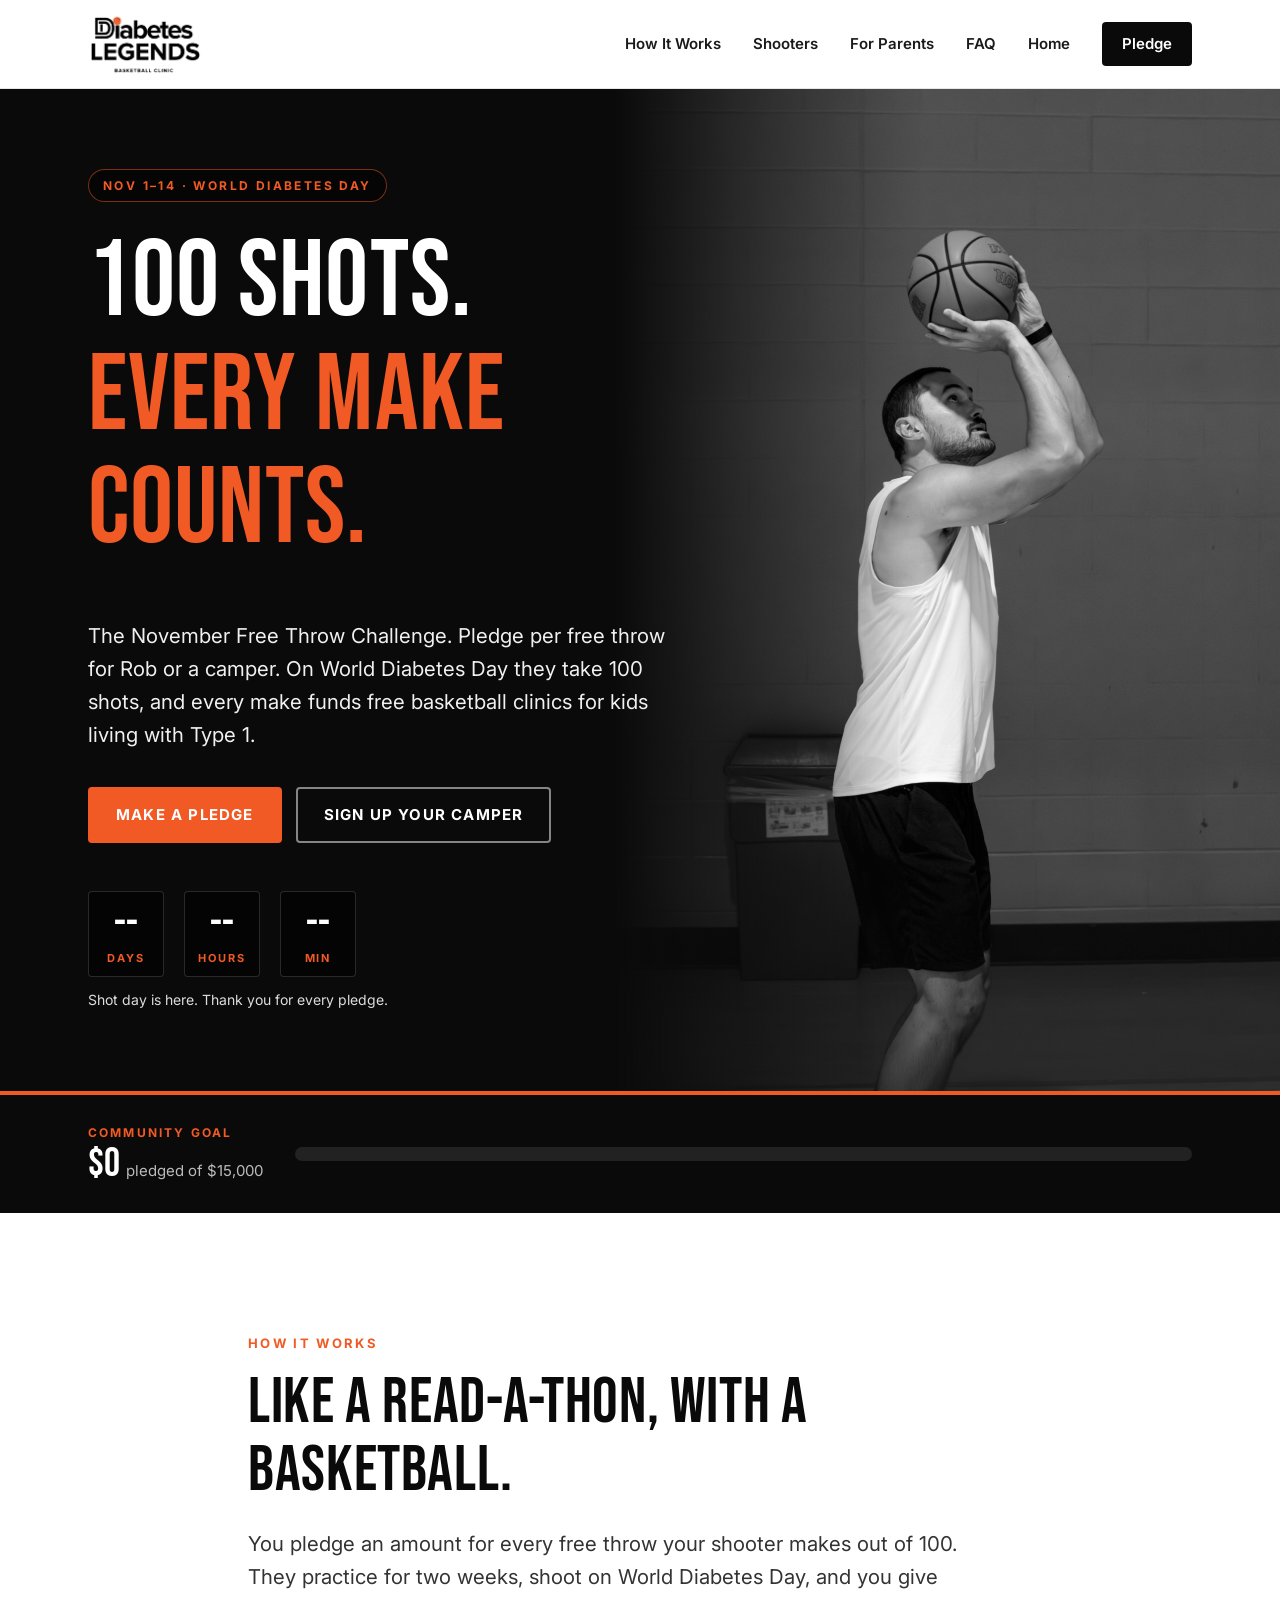
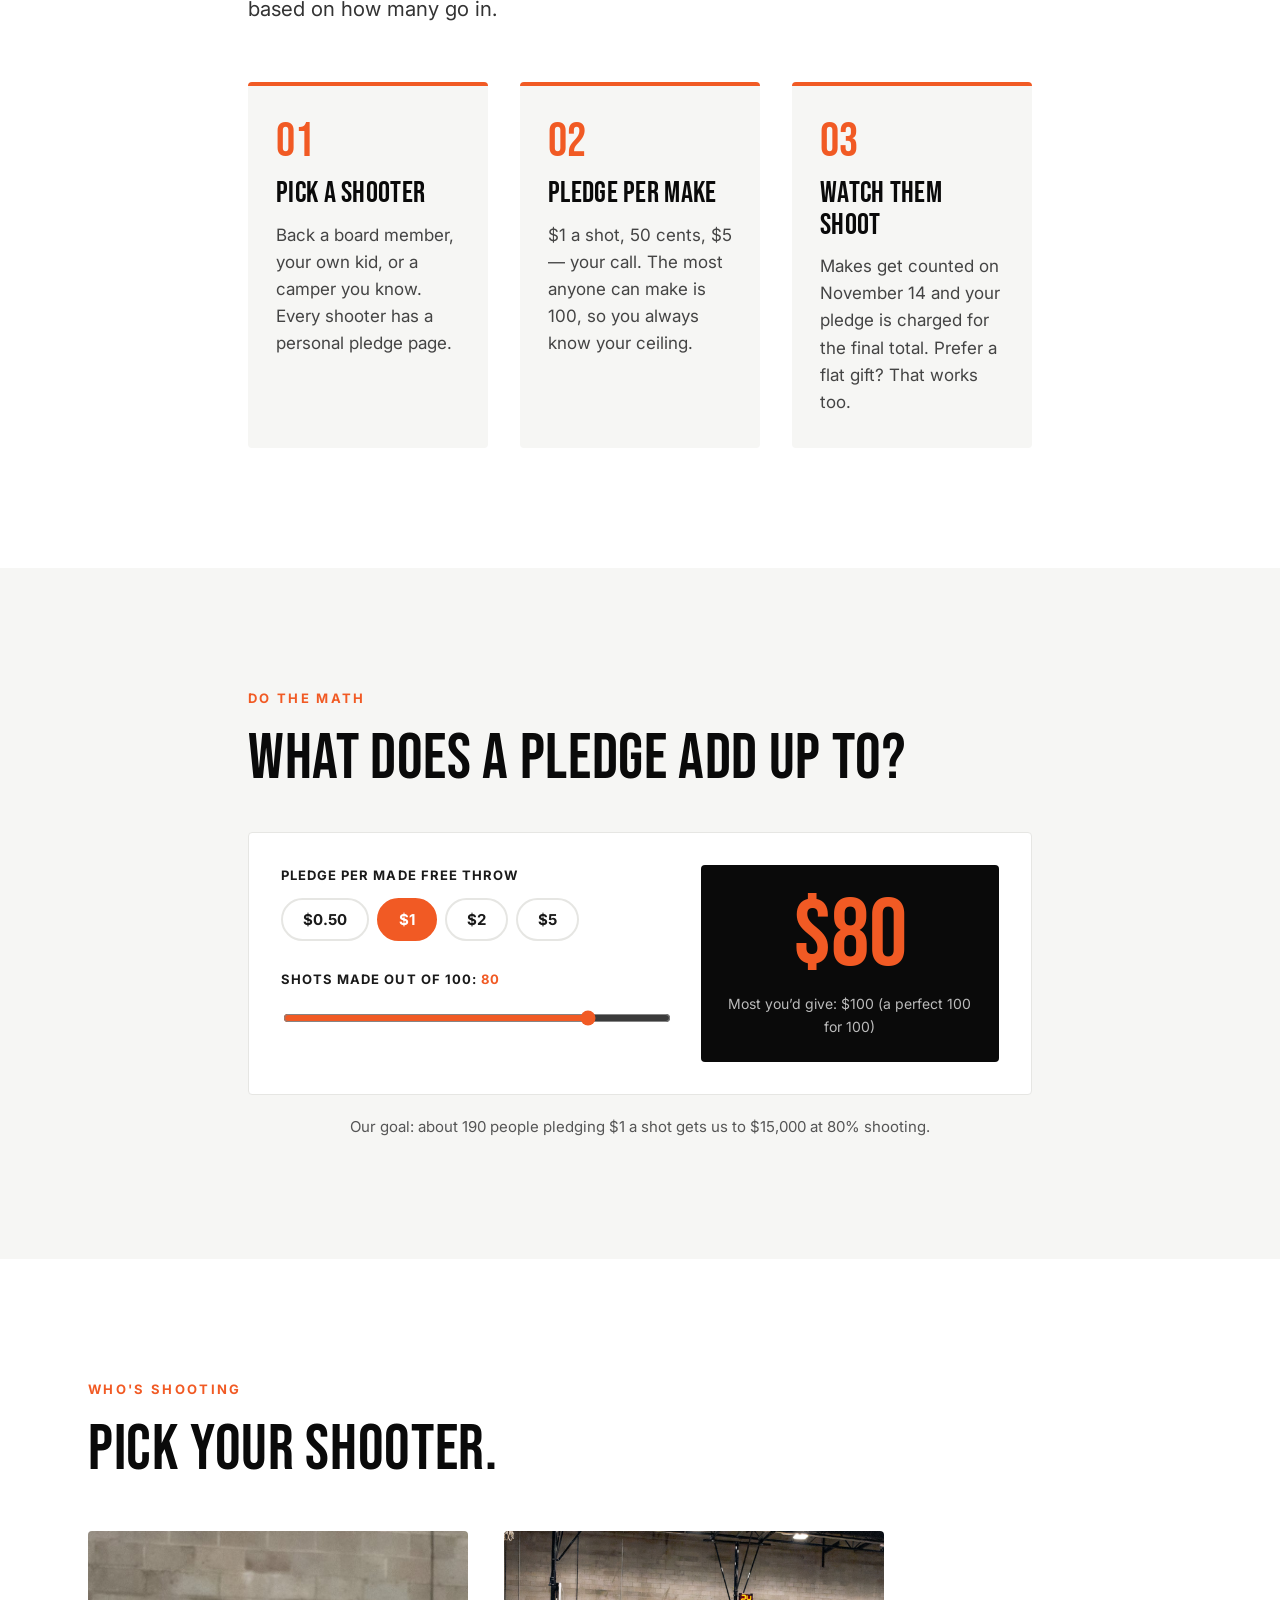
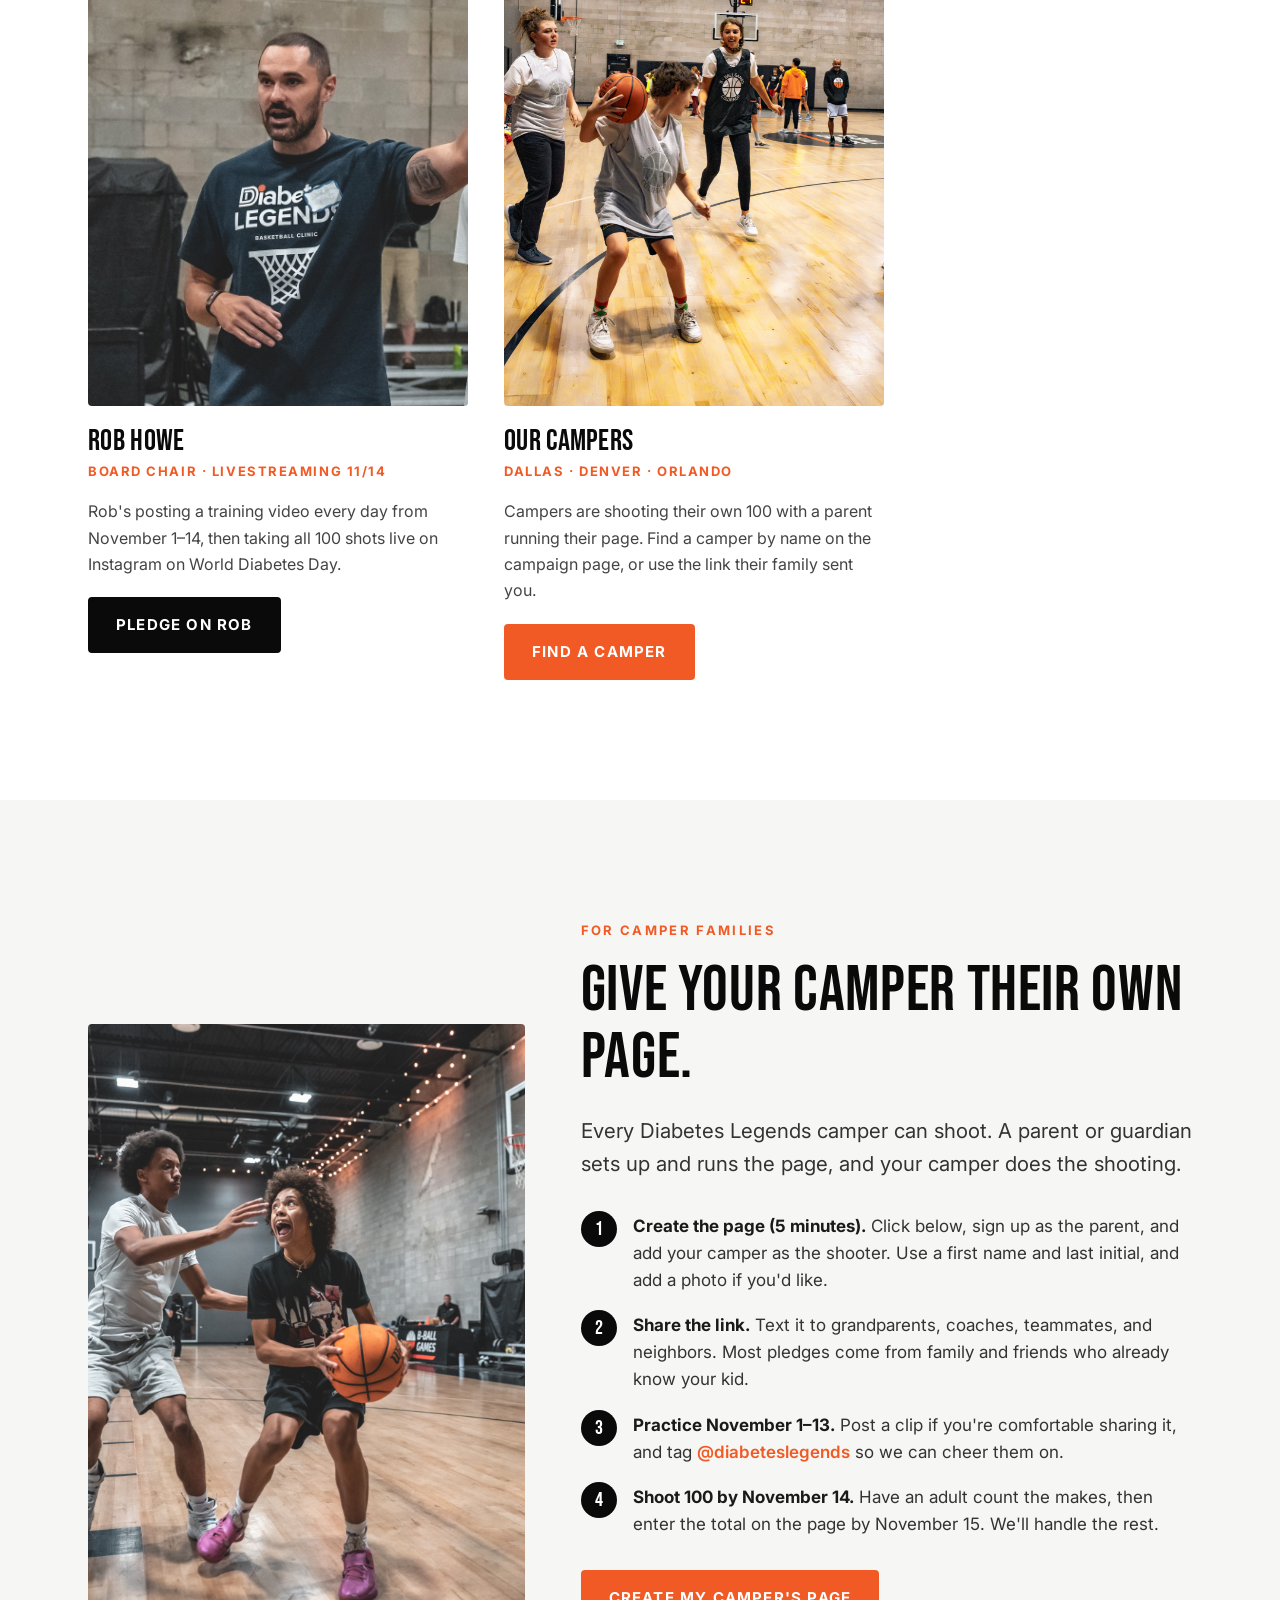
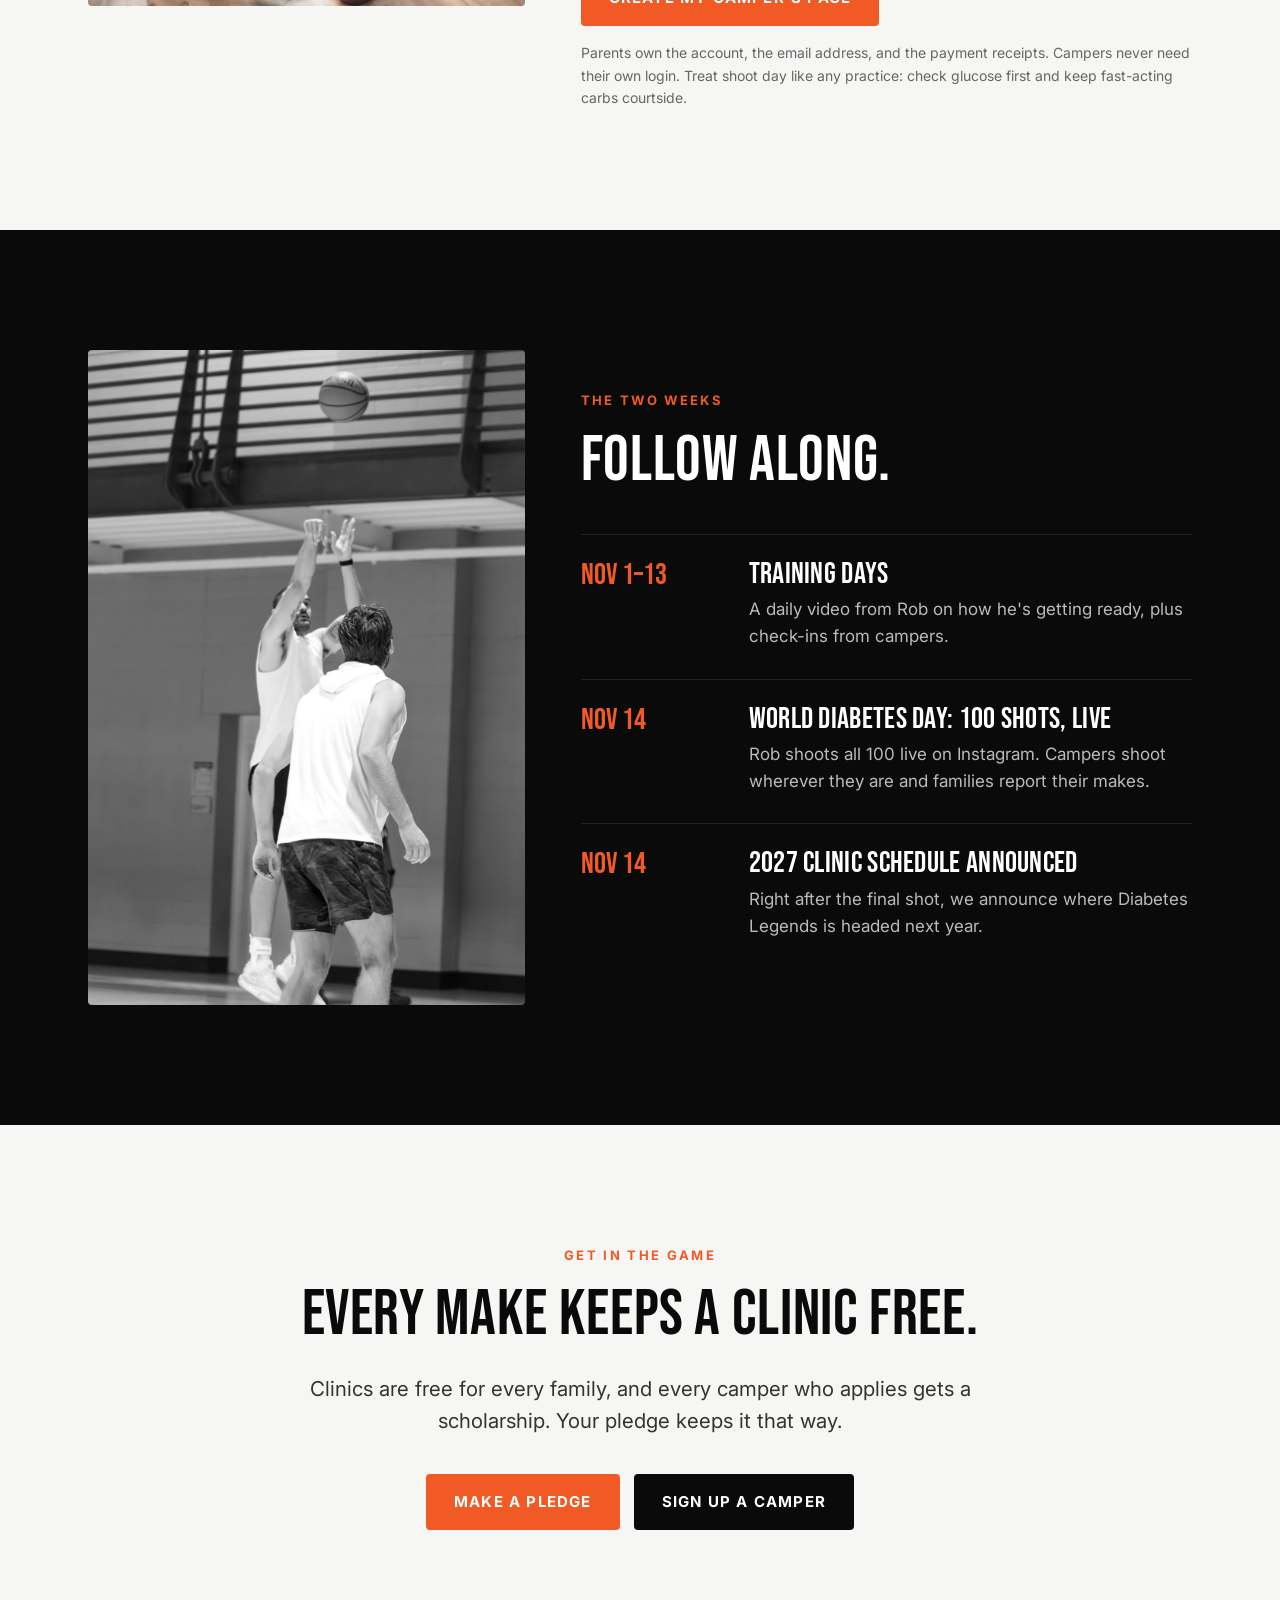
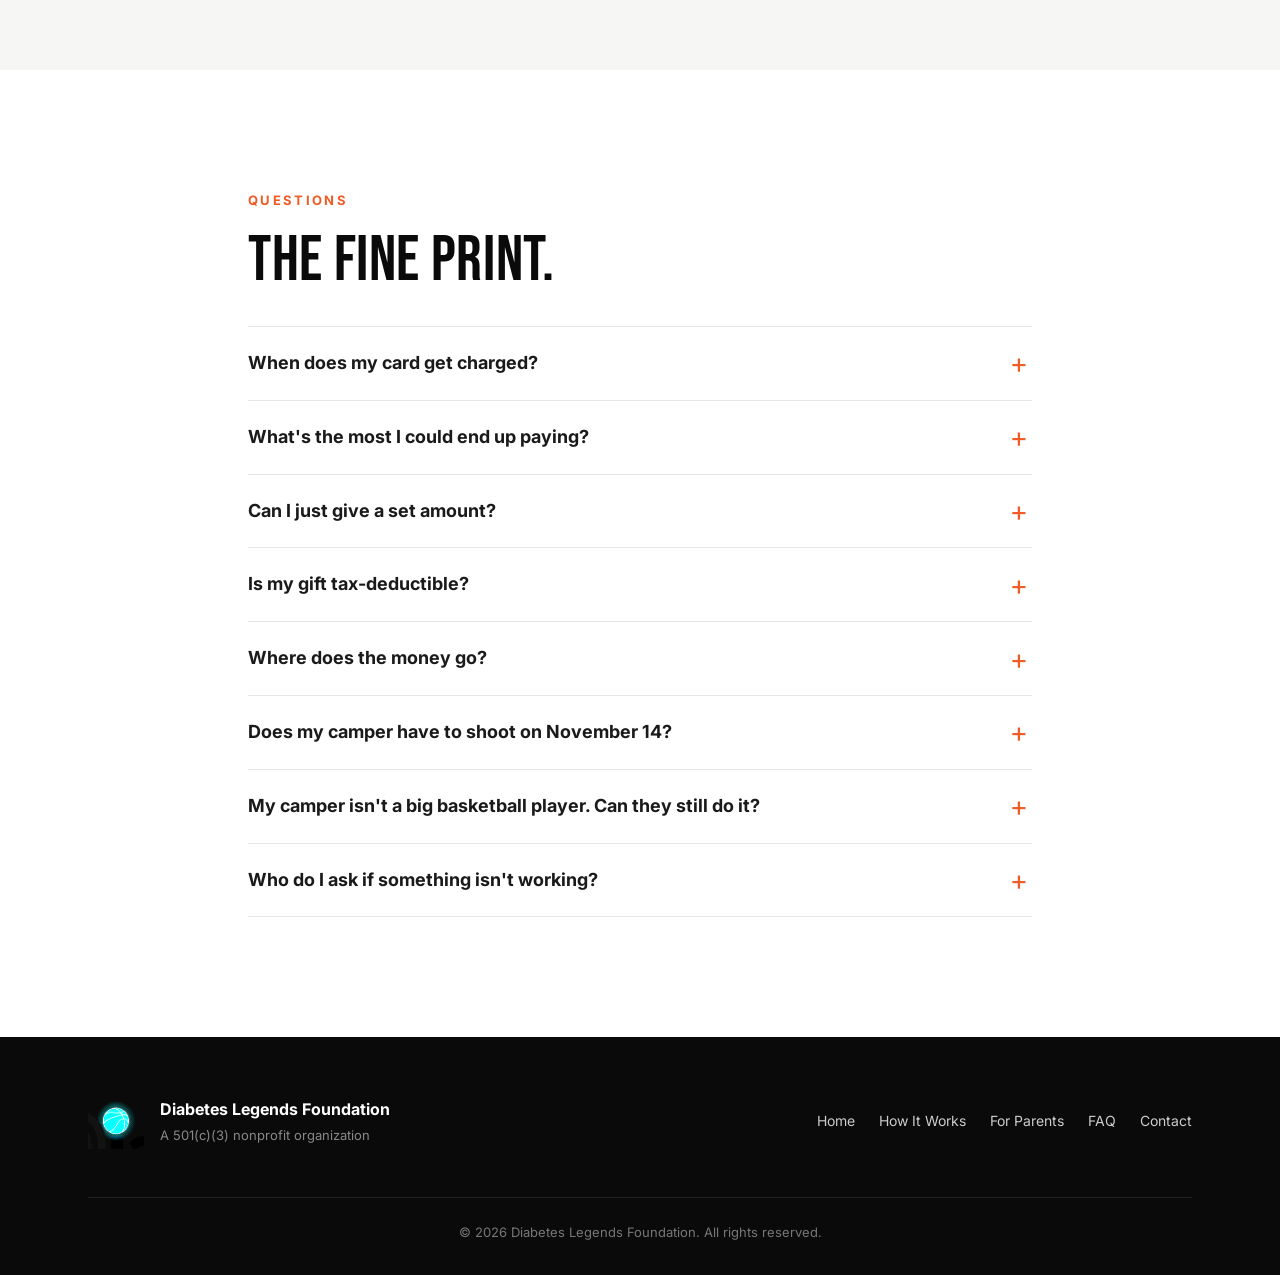
==== freethrow/index.html @ 23a83ef6 "Add November Free Throw Challenge page New /freethrow/ page for the World Diabetes Day free-throw-a-" ====
<!DOCTYPE html>
<html lang="en">
<head>
<meta charset="UTF-8" />
<meta name="viewport" content="width=device-width, initial-scale=1.0" />
<title>November Free Throw Challenge — Diabetes Legends Foundation</title>
<meta name="description" content="Pledge per free throw. 100 shots on World Diabetes Day, November 14 — every make funds free basketball clinics for kids living with Type 1 diabetes." />
<meta name="theme-color" content="#0a0a0a" />

<meta property="og:title" content="The November Free Throw Challenge" />
<meta property="og:description" content="100 shots on World Diabetes Day. Pledge per make — every free throw funds free clinics for kids with Type 1." />
<meta property="og:image" content="https://diabeteslegends.org/assets/photos/denver/denver-9.jpg" />
<meta property="og:url" content="https://diabeteslegends.org/freethrow/" />
<meta property="og:type" content="website" />
<meta name="twitter:card" content="summary_large_image" />

<link rel="icon" type="image/png" href="../assets/logo/logo-mark.png" />
<link rel="apple-touch-icon" href="../assets/logo/logo-mark.png" />

<link rel="preconnect" href="https://fonts.googleapis.com">
<link rel="preconnect" href="https://fonts.gstatic.com" crossorigin>
<link href="https://fonts.googleapis.com/css2?family=Bebas+Neue&family=Inter:wght@400;500;600;700;800&display=swap" rel="stylesheet">

<link rel="stylesheet" href="../styles.css" />
<link rel="stylesheet" href="freethrow.css" />

<!-- Google tag (gtag.js) -->
<script async src="https://www.googletagmanager.com/gtag/js?id=G-X5ZM0C632Q"></script>
<script>
  window.dataLayer = window.dataLayer || [];
  function gtag(){dataLayer.push(arguments);}
  gtag('js', new Date());

  gtag('config', 'G-X5ZM0C632Q');
</script>
</head>
<body>

<header class="site-header" id="top">
  <div class="container header-row">
    <a href="../" class="logo-link" aria-label="Diabetes Legends Foundation home">
      <img src="../assets/logo/logo-full.png" alt="Diabetes Legends Basketball Clinic" class="logo" />
    </a>
    <button class="nav-toggle" aria-label="Toggle navigation" aria-expanded="false">
      <span></span><span></span><span></span>
    </button>
    <nav class="primary-nav" aria-label="Primary">
      <a href="#how">How It Works</a>
      <a href="#shooters">Shooters</a>
      <a href="#parents">For Parents</a>
      <a href="#faq">FAQ</a>
      <a href="../">Home</a>
      <a href="#pledge" class="nav-cta" data-ft-link="pledge">Pledge</a>
    </nav>
  </div>
</header>

<section class="hero ft-hero">
  <div class="hero-image ft-hero-image" role="img" aria-label="Rob Howe lining up a free throw in the gym"></div>
  <div class="hero-overlay"></div>
  <div class="container hero-content">
    <p class="hero-eyebrow">Nov 1–14 · World Diabetes Day</p>
    <h1 class="hero-title">100 Shots.<br/><span class="accent">Every Make Counts.</span></h1>
    <p class="hero-sub">The November Free Throw Challenge. Pledge per free throw for Rob or a camper. On World Diabetes Day they take 100 shots, and every make funds free basketball clinics for kids living with Type 1.</p>
    <div class="hero-actions">
      <a href="#pledge" class="btn btn-primary" data-ft-link="pledge">Make a Pledge</a>
      <a href="#parents" class="btn btn-ghost">Sign Up Your Camper</a>
    </div>

    <div class="ft-countdown" id="ft-countdown" aria-live="polite">
      <div class="ft-count-unit"><span class="ft-count-num" data-unit="days">--</span><span class="ft-count-label">Days</span></div>
      <div class="ft-count-unit"><span class="ft-count-num" data-unit="hours">--</span><span class="ft-count-label">Hours</span></div>
      <div class="ft-count-unit"><span class="ft-count-num" data-unit="minutes">--</span><span class="ft-count-label">Min</span></div>
      <p class="ft-count-caption" id="ft-count-caption">until the 100-shot livestream on World Diabetes Day</p>
    </div>
  </div>
</section>

<section class="ft-goal-band">
  <div class="container ft-goal-row">
    <div class="ft-goal-copy">
      <p class="ft-goal-label">Community goal</p>
      <p class="ft-goal-numbers"><span id="ft-raised">$0</span> <span class="ft-goal-of">pledged of <span id="ft-goal">$15,000</span></span></p>
    </div>
    <div class="ft-goal-bar" role="progressbar" aria-valuemin="0" aria-valuemax="100" aria-valuenow="0" aria-label="Progress toward the fundraising goal">
      <div class="ft-goal-fill" id="ft-goal-fill"></div>
    </div>
  </div>
</section>

<section id="how" class="section section-mission">
  <div class="container narrow">
    <p class="eyebrow">How It Works</p>
    <h2 class="section-title">Like a read-a-thon, with a basketball.</h2>
    <p class="lead">You pledge an amount for every free throw your shooter makes out of 100. They practice for two weeks, shoot on World Diabetes Day, and you give based on how many go in.</p>

    <div class="pillar-grid">
      <div class="pillar">
        <div class="pillar-num">01</div>
        <h3>Pick a Shooter</h3>
        <p>Back a board member, your own kid, or a camper you know. Every shooter has a personal pledge page.</p>
      </div>
      <div class="pillar">
        <div class="pillar-num">02</div>
        <h3>Pledge Per Make</h3>
        <p>$1 a shot, 50 cents, $5 — your call. The most anyone can make is 100, so you always know your ceiling.</p>
      </div>
      <div class="pillar">
        <div class="pillar-num">03</div>
        <h3>Watch Them Shoot</h3>
        <p>Makes get counted on November 14 and your pledge is charged for the final total. Prefer a flat gift? That works too.</p>
      </div>
    </div>
  </div>
</section>

<section class="section section-events ft-calc-section">
  <div class="container narrow">
    <p class="eyebrow">Do the Math</p>
    <h2 class="section-title">What does a pledge add up to?</h2>

    <div class="ft-calc">
      <div class="ft-calc-inputs">
        <label class="ft-field">
          <span>Pledge per made free throw</span>
          <div class="ft-chips" role="radiogroup" aria-label="Pledge per made free throw">
            <button type="button" class="ft-chip" data-rate="0.5" role="radio" aria-checked="false">$0.50</button>
            <button type="button" class="ft-chip is-active" data-rate="1" role="radio" aria-checked="true">$1</button>
            <button type="button" class="ft-chip" data-rate="2" role="radio" aria-checked="false">$2</button>
            <button type="button" class="ft-chip" data-rate="5" role="radio" aria-checked="false">$5</button>
          </div>
        </label>
        <label class="ft-field">
          <span>Shots made out of 100: <strong id="ft-makes-out">80</strong></span>
          <input type="range" id="ft-makes" min="0" max="100" value="80" />
        </label>
      </div>
      <div class="ft-calc-result">
        <p class="ft-calc-total" id="ft-calc-total">$80</p>
        <p class="ft-calc-note" id="ft-calc-note">Most you'd give: $100 (a perfect 100 for 100)</p>
      </div>
    </div>
    <p class="ft-calc-footnote">Our goal: about 190 people pledging $1 a shot gets us to $15,000 at 80% shooting.</p>
  </div>
</section>

<section id="shooters" class="section section-board">
  <div class="container">
    <p class="eyebrow">Who's Shooting</p>
    <h2 class="section-title">Pick your shooter.</h2>

    <div class="ft-shooter-grid">
      <article class="board-card">
        <div class="board-portrait has-photo" style="--photo: url('../assets/board/rob.jpg')"></div>
        <div class="board-info">
          <h3>Rob Howe</h3>
          <p class="board-role">Board Chair · Livestreaming 11/14</p>
          <p class="board-bio">Rob's posting a training video every day from November 1–14, then taking all 100 shots live on Instagram on World Diabetes Day.</p>
          <a href="#pledge" class="btn btn-dark ft-shooter-btn" data-ft-link="rob">Pledge on Rob</a>
        </div>
      </article>

      <!-- Gary: uncomment when he confirms, and add his 99Pledges link to CONFIG.links.gary
      <article class="board-card">
        <div class="board-portrait has-photo" style="--photo: url('../assets/board/gary.jpg')"></div>
        <div class="board-info">
          <h3>Gary Forbes</h3>
          <p class="board-role">Director · Former NBA</p>
          <p class="board-bio">Gary was diagnosed with Type 1 mid-career and kept playing in the NBA. Now he's shooting for the kids.</p>
          <a href="#pledge" class="btn btn-dark ft-shooter-btn" data-ft-link="gary">Pledge on Gary</a>
        </div>
      </article>
      -->

      <article class="board-card">
        <div class="board-portrait has-photo" style="--photo: url('../assets/photos/camp23/camp23-8.jpg')"></div>
        <div class="board-info">
          <h3>Our Campers</h3>
          <p class="board-role">Dallas · Denver · Orlando</p>
          <p class="board-bio">Campers are shooting their own 100 with a parent running their page. Find a camper by name on the campaign page, or use the link their family sent you.</p>
          <a href="#pledge" class="btn btn-primary ft-shooter-btn" data-ft-link="pledge">Find a Camper</a>
        </div>
      </article>
    </div>
  </div>
</section>

<section id="parents" class="section ft-parents">
  <div class="container ft-parents-grid">
    <div class="ft-parents-photo" role="img" aria-label="Young camper driving with a basketball at a Diabetes Legends clinic"></div>
    <div class="ft-parents-copy">
      <p class="eyebrow">For Camper Families</p>
      <h2 class="section-title">Give your camper their own page.</h2>
      <p class="lead">Every Diabetes Legends camper can shoot. A parent or guardian sets up and runs the page, and your camper does the shooting.</p>

      <ol class="ft-steps">
        <li><strong>Create the page (5 minutes).</strong> Click below, sign up as the parent, and add your camper as the shooter. Use a first name and last initial, and add a photo if you'd like.</li>
        <li><strong>Share the link.</strong> Text it to grandparents, coaches, teammates, and neighbors. Most pledges come from family and friends who already know your kid.</li>
        <li><strong>Practice November 1–13.</strong> Post a clip if you're comfortable sharing it, and tag <a href="https://www.instagram.com/diabeteslegends" target="_blank" rel="noopener">@diabeteslegends</a> so we can cheer them on.</li>
        <li><strong>Shoot 100 by November 14.</strong> Have an adult count the makes, then enter the total on the page by November 15. We'll handle the rest.</li>
      </ol>

      <div class="ft-parents-actions">
        <a href="#pledge" class="btn btn-primary" data-ft-link="signup">Create My Camper's Page</a>
      </div>
      <p class="ft-fine">Parents own the account, the email address, and the payment receipts. Campers never need their own login. Treat shoot day like any practice: check glucose first and keep fast-acting carbs courtside.</p>
    </div>
  </div>
</section>

<section class="section section-gallery ft-schedule">
  <div class="container ft-schedule-grid">
    <div class="ft-schedule-photo" role="img" aria-label="Rob Howe shooting a jump shot as the ball leaves his hands"></div>
    <div>
    <p class="eyebrow">The Two Weeks</p>
    <h2 class="section-title">Follow along.</h2>
    <div class="ft-timeline">
      <div class="ft-tl-item">
        <div class="ft-tl-date">Nov 1–13</div>
        <div class="ft-tl-body"><h3>Training Days</h3><p>A daily video from Rob on how he's getting ready, plus check-ins from campers.</p></div>
      </div>
      <div class="ft-tl-item">
        <div class="ft-tl-date">Nov 14</div>
        <div class="ft-tl-body"><h3>World Diabetes Day: 100 Shots, Live</h3><p>Rob shoots all 100 live on Instagram. Campers shoot wherever they are and families report their makes.</p></div>
      </div>
      <div class="ft-tl-item">
        <div class="ft-tl-date">Nov 14</div>
        <div class="ft-tl-body"><h3>2027 Clinic Schedule Announced</h3><p>Right after the final shot, we announce where Diabetes Legends is headed next year.</p></div>
      </div>
    </div>
    </div>
  </div>
</section>

<section id="pledge" class="section section-contact ft-pledge">
  <div class="container narrow ft-pledge-inner">
    <p class="eyebrow">Get in the Game</p>
    <h2 class="section-title">Every make keeps a clinic free.</h2>
    <p class="lead">Clinics are free for every family, and every camper who applies gets a scholarship. Your pledge keeps it that way.</p>
    <div class="ft-pledge-actions">
      <a href="#pledge" class="btn btn-primary" data-ft-link="pledge">Make a Pledge</a>
      <a href="#pledge" class="btn btn-dark" data-ft-link="signup">Sign Up a Camper</a>
    </div>
    <p class="ft-fine ft-prelaunch" id="ft-prelaunch" hidden>Pledge pages open soon. Check back here, or follow <a href="https://www.instagram.com/diabeteslegends" target="_blank" rel="noopener">@diabeteslegends</a> for the launch.</p>
  </div>
</section>

<section id="faq" class="section section-mission">
  <div class="container narrow">
    <p class="eyebrow">Questions</p>
    <h2 class="section-title">The fine print.</h2>
    <div class="ft-faq">
      <details>
        <summary>When does my card get charged?</summary>
        <p>After November 14, once your shooter's makes are entered. Pledges are collected through our fundraising partner, 99Pledges, and you'll get an emailed receipt.</p>
      </details>
      <details>
        <summary>What's the most I could end up paying?</summary>
        <p>Your per-shot amount times 100. A $1 pledge can never go above $100, even for a perfect day.</p>
      </details>
      <details>
        <summary>Can I just give a set amount?</summary>
        <p>Yes. Every pledge page also takes a flat donation, and you can give it any time.</p>
      </details>
      <details>
        <summary>Is my gift tax-deductible?</summary>
        <p>The Diabetes Legends Foundation is a 501(c)(3) nonprofit, so your gift is tax-deductible to the extent the law allows. Keep your emailed receipt.</p>
      </details>
      <details>
        <summary>Where does the money go?</summary>
        <p>Free youth basketball clinics for kids living with Type 1, led by pro athletes who live with it too. Since 2023 we've hosted 360 campers across three cities, and every camper who applies gets a scholarship.</p>
      </details>
      <details>
        <summary>Does my camper have to shoot on November 14?</summary>
        <p>No. Campers can take their 100 shots any day from November 1–14. A parent enters the total by November 15.</p>
      </details>
      <details>
        <summary>My camper isn't a big basketball player. Can they still do it?</summary>
        <p>Absolutely. Showing up is the point. Lower the hoop, move closer, and count every make. A kid who goes 20 for 100 still raises money for the next camper.</p>
      </details>
      <details>
        <summary>Who do I ask if something isn't working?</summary>
        <p>Use the <a href="../#contact">contact form</a> and pick "Other." We'll get back to you within two business days.</p>
      </details>
    </div>
  </div>
</section>

<footer class="site-footer">
  <div class="container footer-row">
    <div class="footer-brand">
      <img src="../assets/logo/logo-mark.png" alt="" class="footer-mark" />
      <div>
        <p class="footer-name">Diabetes Legends Foundation</p>
        <p class="footer-meta">A 501(c)(3) nonprofit organization</p>
      </div>
    </div>
    <nav class="footer-nav" aria-label="Footer">
      <a href="../">Home</a>
      <a href="#how">How It Works</a>
      <a href="#parents">For Parents</a>
      <a href="#faq">FAQ</a>
      <a href="../#contact">Contact</a>
    </nav>
    <p class="footer-copy">© <span id="year"></span> Diabetes Legends Foundation. All rights reserved.</p>
  </div>
</footer>

<script src="freethrow.js" defer></script>
</body>
</html>
---- styles.css ----
/* === Reset & Base === */
*, *::before, *::after { box-sizing: border-box; }
html { scroll-behavior: smooth; -webkit-text-size-adjust: 100%; }
body {
  margin: 0;
  font-family: 'Inter', -apple-system, BlinkMacSystemFont, sans-serif;
  font-size: 17px;
  line-height: 1.6;
  color: #0a0a0a;
  background: #fff;
  -webkit-font-smoothing: antialiased;
  -moz-osx-font-smoothing: grayscale;
}
img { max-width: 100%; display: block; }
a { color: inherit; text-decoration: none; }
button { font-family: inherit; cursor: pointer; }

/* === Tokens === */
:root {
  --black: #0a0a0a;
  --ink: #1a1a1a;
  --paper: #ffffff;
  --paper-2: #f6f6f4;
  --line: #e6e6e3;
  --orange: #f15a24;
  --orange-deep: #d94714;
  --max: 1200px;
  --gutter: clamp(20px, 4vw, 48px);
  --radius: 4px;
}

.container { width: 100%; max-width: var(--max); margin: 0 auto; padding: 0 var(--gutter); }
.narrow { max-width: 880px; }

/* === Typography === */
h1, h2, h3 { font-family: 'Bebas Neue', 'Inter', sans-serif; font-weight: 400; letter-spacing: 0.01em; line-height: 1.05; margin: 0 0 .5em; }
h1 { font-size: clamp(48px, 9vw, 108px); }
h2 { font-size: clamp(36px, 6vw, 64px); }
h3 { font-size: clamp(22px, 2.4vw, 30px); }
.eyebrow { text-transform: uppercase; letter-spacing: 0.18em; font-size: 13px; font-weight: 700; color: var(--orange); margin: 0 0 16px; }
.section-title { margin-bottom: 24px; }
.lead { font-size: clamp(18px, 1.6vw, 22px); color: #333; max-width: 720px; }
.accent { color: var(--orange); }

/* === Header === */
.site-header {
  position: sticky; top: 0; z-index: 100;
  background: rgba(255, 255, 255, 0.95);
  backdrop-filter: saturate(180%) blur(10px);
  -webkit-backdrop-filter: saturate(180%) blur(10px);
  border-bottom: 1px solid var(--line);
}
.header-row { display: flex; align-items: center; justify-content: space-between; min-height: 88px; padding-top: 12px; padding-bottom: 12px; }
.logo-link { display: inline-flex; align-items: center; }
.logo { height: 64px; width: auto; display: block; }
@media (max-width: 720px) {
  .logo { height: 52px; }
  .header-row { min-height: 76px; }
}

.primary-nav { display: flex; gap: 32px; align-items: center; }
.primary-nav a {
  font-weight: 600; font-size: 15px;
  color: var(--ink);
  position: relative;
  padding: 8px 0;
  transition: color .15s ease;
}
.primary-nav a:hover { color: var(--orange); }
.primary-nav a.nav-cta {
  background: var(--black); color: #fff;
  padding: 10px 20px; border-radius: var(--radius);
  transition: background .15s ease;
}
.primary-nav a.nav-cta:hover { background: var(--orange); color: #fff; }

.nav-toggle { display: none; background: none; border: 0; padding: 8px; }
.nav-toggle span { display: block; width: 24px; height: 2px; background: var(--black); margin: 5px 0; transition: all .25s ease; }

/* === Hero === */
.hero {
  position: relative;
  min-height: clamp(560px, 88vh, 800px);
  display: flex; align-items: center;
  overflow: hidden;
  color: #fff;
}
.hero-image {
  position: absolute; inset: 0;
  background-image: url('assets/photos/dallas/dallas-1.jpg');
  background-size: cover; background-position: center 30%;
  z-index: 0;
}
.hero-overlay {
  position: absolute; inset: 0;
  background: linear-gradient(180deg, rgba(0,0,0,.45) 0%, rgba(0,0,0,.7) 70%, rgba(0,0,0,.85) 100%);
  z-index: 1;
}
.hero-content { position: relative; z-index: 2; padding-top: 80px; padding-bottom: 80px; }
.hero-eyebrow {
  display: inline-block;
  text-transform: uppercase; letter-spacing: 0.2em; font-size: 12px; font-weight: 700;
  color: var(--orange);
  background: rgba(0,0,0,0.5);
  border: 1px solid rgba(241, 90, 36, 0.5);
  padding: 6px 14px; border-radius: 999px;
  margin: 0 0 24px;
}
.hero-title { color: #fff; max-width: 16ch; }
.hero-sub { font-size: clamp(17px, 1.6vw, 21px); max-width: 56ch; color: #f0f0f0; margin: 16px 0 36px; }
.hero-actions { display: flex; flex-wrap: wrap; gap: 14px; }

/* === Buttons === */
.btn {
  display: inline-flex; align-items: center; justify-content: center;
  padding: 14px 26px;
  border-radius: var(--radius);
  font-weight: 700; font-size: 15px;
  text-transform: uppercase; letter-spacing: 0.08em;
  transition: all .15s ease;
  border: 2px solid transparent;
  cursor: pointer;
}
.btn-primary { background: var(--orange); color: #fff; border-color: var(--orange); }
.btn-primary:hover { background: var(--orange-deep); border-color: var(--orange-deep); }
.btn-ghost { background: transparent; color: #fff; border-color: rgba(255,255,255,0.5); }
.btn-ghost:hover { background: #fff; color: var(--black); border-color: #fff; }
.btn-block { width: 100%; padding: 18px; font-size: 16px; }

/* === Sections === */
.section { padding: clamp(72px, 10vw, 120px) 0; }
.section-mission { background: var(--paper); }
.section-events { background: var(--paper-2); }
.section-board { background: var(--paper); }
.section-gallery { background: var(--black); color: #fff; }
.section-gallery .eyebrow { color: var(--orange); }
.section-gallery .section-title { color: #fff; }
.section-contact { background: var(--paper-2); }

/* === Mission Pillars === */
.pillar-grid {
  display: grid;
  grid-template-columns: repeat(3, 1fr);
  gap: 32px;
  margin-top: 56px;
}
.pillar {
  padding: 32px 28px;
  background: var(--paper-2);
  border-radius: var(--radius);
  border-top: 4px solid var(--orange);
}
.pillar-num {
  font-family: 'Bebas Neue', sans-serif;
  font-size: 48px;
  color: var(--orange);
  line-height: 1;
  margin-bottom: 12px;
}
.pillar h3 { margin-bottom: 12px; }
.pillar p { margin: 0; color: #444; }

/* === Events === */
.event-list { display: grid; gap: 20px; margin-top: 48px; }
.event-card {
  display: grid;
  grid-template-columns: 140px 1fr;
  gap: 32px;
  padding: 32px;
  background: #fff;
  border: 1px solid var(--line);
  border-radius: var(--radius);
  transition: transform .15s ease, box-shadow .15s ease, border-color .15s ease;
}
.event-card:hover {
  transform: translateY(-2px);
  box-shadow: 0 12px 32px rgba(0,0,0,0.06);
  border-color: var(--orange);
}
.event-date {
  text-align: center;
  padding: 16px;
  background: var(--black);
  color: #fff;
  border-radius: var(--radius);
  align-self: start;
}
.event-month { font-family: 'Bebas Neue', sans-serif; font-size: 22px; letter-spacing: 0.06em; color: var(--orange); }
.event-day { font-family: 'Bebas Neue', sans-serif; font-size: 56px; line-height: 1; margin: 4px 0; }
.event-year { font-size: 13px; letter-spacing: 0.1em; color: #aaa; }
.event-body h3 { margin-bottom: 8px; }
.event-partner { color: var(--orange); font-size: 0.72em; font-family: 'Inter', sans-serif; font-weight: 600; letter-spacing: 0.04em; }
.event-body p { margin: 0 0 16px; color: #444; }
.event-link {
  font-weight: 700; font-size: 14px;
  text-transform: uppercase; letter-spacing: 0.08em;
  color: var(--orange);
}
.event-link:hover { color: var(--orange-deep); }

/* === Board === */
.board-grid {
  display: grid;
  grid-template-columns: repeat(3, 1fr);
  gap: 36px;
  margin-top: 48px;
}
.board-card { display: flex; flex-direction: column; }
.board-portrait {
  width: 100%;
  aspect-ratio: 4 / 5;
  background:
    radial-gradient(circle at 70% 25%, rgba(241, 90, 36, 0.18) 0%, transparent 55%),
    linear-gradient(135deg, #0a0a0a 0%, #1a1a1a 100%);
  border-radius: var(--radius);
  margin-bottom: 20px;
  display: flex; align-items: center; justify-content: center;
  position: relative;
  overflow: hidden;
}
.board-portrait::before {
  content: ''; position: absolute;
  top: -20%; right: -10%;
  width: 70%; aspect-ratio: 1;
  border: 2px solid rgba(241, 90, 36, 0.25);
  border-radius: 50%;
}
.board-portrait::after {
  content: ''; position: absolute;
  bottom: -25%; left: -15%;
  width: 80%; aspect-ratio: 1;
  border: 1px solid rgba(255,255,255,0.06);
  border-radius: 50%;
}
.board-initial {
  font-family: 'Bebas Neue', sans-serif;
  font-size: clamp(72px, 8vw, 112px);
  color: #fff;
  letter-spacing: 0.04em;
  position: relative;
  z-index: 1;
}
.board-portrait.has-photo {
  background: var(--photo) center 25% / cover no-repeat, #1a1a1a;
}
.board-portrait.has-photo .board-initial { display: none; }
.board-portrait.has-photo::before, .board-portrait.has-photo::after { display: none; }
.board-info h3 { margin-bottom: 4px; }
.board-role {
  text-transform: uppercase; letter-spacing: 0.12em; font-size: 13px; font-weight: 700;
  color: var(--orange);
  margin: 0 0 16px;
}
.board-bio { color: #444; margin: 0; font-size: 16px; line-height: 1.65; }

/* === Gallery === */
.gallery-tabs {
  display: flex; flex-wrap: wrap; gap: 8px;
  margin: 40px 0 32px;
}
.gallery-tab {
  background: transparent;
  color: #fff;
  border: 1px solid rgba(255,255,255,0.3);
  padding: 10px 20px;
  font-weight: 600; font-size: 14px;
  text-transform: uppercase; letter-spacing: 0.08em;
  border-radius: 999px;
  transition: all .15s ease;
}
.gallery-tab:hover { border-color: var(--orange); color: var(--orange); }
.gallery-tab.active { background: var(--orange); border-color: var(--orange); color: #fff; }

.gallery-grid {
  display: grid;
  grid-template-columns: repeat(4, 1fr);
  gap: 12px;
}
.gallery-grid img {
  width: 100%; height: 100%; object-fit: cover;
  aspect-ratio: 1 / 1;
  border-radius: var(--radius);
  transition: transform .3s ease, opacity .2s ease;
  cursor: pointer;
  background: #1a1a1a;
}
.gallery-grid img:hover { transform: scale(1.02); }

/* Lightbox */
.lightbox {
  position: fixed; inset: 0;
  background: rgba(0,0,0,0.95);
  display: none;
  align-items: center; justify-content: center;
  z-index: 1000;
  padding: 24px;
}
.lightbox.open { display: flex; }
.lightbox img { max-width: 100%; max-height: 90vh; object-fit: contain; }
.lightbox-close {
  position: absolute; top: 20px; right: 24px;
  background: none; border: 0; color: #fff;
  font-size: 36px; line-height: 1;
}

/* === Contact === */
.contact-form { margin-top: 40px; display: grid; gap: 20px; }
.form-row { display: grid; grid-template-columns: 1fr 1fr; gap: 20px; }
.contact-form label { display: block; }
.contact-form span {
  display: block;
  font-size: 13px; font-weight: 700; text-transform: uppercase; letter-spacing: 0.08em;
  color: var(--ink);
  margin-bottom: 8px;
}
.contact-form input,
.contact-form textarea,
.contact-form select {
  width: 100%;
  padding: 14px 16px;
  border: 1px solid var(--line);
  border-radius: var(--radius);
  font-family: inherit; font-size: 16px;
  background: #fff;
  transition: border-color .15s ease;
}
.contact-form input:focus,
.contact-form textarea:focus,
.contact-form select:focus {
  outline: none;
  border-color: var(--orange);
}
.contact-form textarea { resize: vertical; }
.form-note { font-size: 14px; color: #666; margin: 4px 0 0; text-align: center; }
.form-note.form-error { color: #c0392b; font-weight: 600; }
.form-success-panel { text-align: center; padding: 32px 8px; }
.form-success-panel h3 { font-size: 24px; margin: 0 0 8px; color: var(--orange); }
.form-success-panel p { color: #555; margin: 0; }
.donate-widget { margin: 24px 0 40px; }

.event-card.is-completed { opacity: 0.68; }
.event-status {
  display: inline-flex;
  align-items: center;
  gap: 6px;
  font-weight: 700;
  font-size: 14px;
  letter-spacing: 0.02em;
  color: #2e7d32;
  background: rgba(46, 125, 50, 0.1);
  padding: 6px 12px;
  border-radius: 999px;
}

/* === Footer === */
.site-footer {
  background: var(--black);
  color: #ccc;
  padding: 56px 0 32px;
}
.footer-row {
  display: grid;
  grid-template-columns: 1fr auto;
  gap: 32px;
  align-items: center;
}
.footer-brand { display: flex; align-items: center; gap: 16px; }
.footer-mark { height: 56px; width: auto; filter: invert(1) brightness(2); }
.footer-name { font-weight: 700; color: #fff; margin: 0 0 2px; font-size: 16px; }
.footer-meta { font-size: 13px; color: #888; margin: 0; }
.footer-nav { display: flex; flex-wrap: wrap; gap: 24px; }
.footer-nav a { font-size: 14px; color: #ccc; transition: color .15s ease; }
.footer-nav a:hover { color: var(--orange); }
.footer-social { display: inline-flex; align-items: center; gap: 6px; }
.footer-copy {
  grid-column: 1 / -1;
  border-top: 1px solid #222;
  padding-top: 24px;
  margin: 16px 0 0;
  font-size: 13px;
  color: #777;
  text-align: center;
}

/* === Free Throw Challenge promo === */
.primary-nav a.nav-ft { color: var(--orange); }
.ft-promo { display: block; background: var(--orange); color: #fff; transition: background .15s ease; }
.ft-promo:hover { background: var(--orange-deep); }
.ft-promo-row { display: flex; flex-wrap: wrap; align-items: center; gap: 8px 24px; padding-top: 20px; padding-bottom: 20px; }
.ft-promo-eyebrow { margin: 0; font-size: 12px; font-weight: 800; letter-spacing: .18em; text-transform: uppercase; color: var(--black); }
.ft-promo-text { margin: 0; font-family: 'Bebas Neue', sans-serif; font-size: clamp(24px, 2.6vw, 32px); line-height: 1.1; flex: 1 1 320px; }
.ft-promo-cta { font-weight: 700; font-size: 14px; letter-spacing: .08em; text-transform: uppercase; white-space: nowrap; }

/* === Responsive === */
@media (max-width: 900px) {
  .pillar-grid, .board-grid { grid-template-columns: 1fr; gap: 24px; }
  .gallery-grid { grid-template-columns: repeat(3, 1fr); }
  .event-card { grid-template-columns: 100px 1fr; gap: 20px; padding: 20px; }
  .event-day { font-size: 42px; }
  .form-row { grid-template-columns: 1fr; }
  .footer-row { grid-template-columns: 1fr; text-align: center; }
  .footer-brand { justify-content: center; }
  .footer-nav { justify-content: center; }
}

@media (max-width: 720px) {
  .primary-nav {
    position: absolute;
    top: 100%; left: 0; right: 0;
    background: #fff;
    flex-direction: column;
    gap: 0;
    padding: 16px var(--gutter);
    border-bottom: 1px solid var(--line);
    transform: translateY(-200%);
    transition: transform .25s ease;
  }
  .primary-nav.open { transform: translateY(0); }
  .primary-nav a { padding: 14px 0; width: 100%; border-bottom: 1px solid var(--line); }
  .primary-nav a:last-child { border-bottom: 0; }
  .primary-nav a.nav-cta { text-align: center; margin-top: 8px; }
  .nav-toggle { display: block; }
  .nav-toggle[aria-expanded="true"] span:nth-child(1) { transform: translateY(7px) rotate(45deg); }
  .nav-toggle[aria-expanded="true"] span:nth-child(2) { opacity: 0; }
  .nav-toggle[aria-expanded="true"] span:nth-child(3) { transform: translateY(-7px) rotate(-45deg); }

  .gallery-grid { grid-template-columns: repeat(2, 1fr); }
  .hero { min-height: 600px; }
}

/* Reduced motion */
@media (prefers-reduced-motion: reduce) {
  *, *::before, *::after {
    animation-duration: 0.01ms !important;
    transition-duration: 0.01ms !important;
    scroll-behavior: auto !important;
  }
}
---- freethrow/freethrow.css ----
/* === November Free Throw Challenge — layers on ../styles.css === */

.btn-dark { background: var(--black); color: #fff; border-color: var(--black); }
.btn-dark:hover { background: var(--orange); border-color: var(--orange); }
.btn.is-disabled { opacity: .45; pointer-events: none; }

/* Hero */
.ft-hero { background: var(--black); }
.ft-hero-image {
  background-image: url('../assets/photos/freethrow/rob-set.jpg');
  background-position: center 18%;
  left: 48%;
}
.ft-hero .hero-overlay {
  background:
    linear-gradient(90deg, var(--black) 48%, rgba(10,10,10,.55) 58%, rgba(10,10,10,0) 72%),
    linear-gradient(180deg, rgba(10,10,10,0) 70%, rgba(10,10,10,.6) 100%);
}
.ft-hero .hero-content { max-width: var(--max); }
.ft-hero .hero-title, .ft-hero .hero-sub { max-width: 13ch; }
.ft-hero .hero-sub { max-width: 46ch; }
.ft-countdown {
  display: flex; flex-wrap: wrap; align-items: center;
  gap: 12px 20px;
  margin-top: 48px;
}
.ft-count-unit {
  display: flex; flex-direction: column; align-items: center;
  min-width: 76px;
  padding: 10px 12px 8px;
  background: rgba(0,0,0,0.55);
  border: 1px solid rgba(255,255,255,0.15);
  border-radius: var(--radius);
}
.ft-count-num { font-family: 'Bebas Neue', sans-serif; font-size: 44px; line-height: 1; color: #fff; font-variant-numeric: tabular-nums; }
.ft-count-label { font-size: 11px; font-weight: 700; letter-spacing: .18em; text-transform: uppercase; color: var(--orange); margin-top: 4px; }
.ft-count-caption { flex-basis: 100%; margin: 0; font-size: 14px; color: #ddd; }

/* Goal band */
.ft-goal-band { background: var(--black); color: #fff; padding: 28px 0; border-top: 4px solid var(--orange); }
.ft-goal-row { display: grid; grid-template-columns: auto 1fr; gap: 32px; align-items: center; }
.ft-goal-label { margin: 0; font-size: 12px; font-weight: 700; letter-spacing: .18em; text-transform: uppercase; color: var(--orange); }
.ft-goal-numbers { margin: 0; font-family: 'Bebas Neue', sans-serif; font-size: 40px; line-height: 1.05; }
.ft-goal-of { font-family: 'Inter', sans-serif; font-size: 15px; color: #bbb; }
.ft-goal-bar { height: 14px; background: #222; border-radius: 999px; overflow: hidden; }
.ft-goal-fill { height: 100%; width: 0; background: var(--orange); border-radius: 999px; transition: width .8s ease; }

/* Pledge calculator */
.ft-calc {
  display: grid; grid-template-columns: 1.3fr 1fr; gap: 32px;
  margin-top: 40px; padding: 32px;
  background: #fff; border: 1px solid var(--line); border-radius: var(--radius);
}
.ft-field { display: block; margin-bottom: 28px; }
.ft-field:last-child { margin-bottom: 0; }
.ft-field > span {
  display: block; margin-bottom: 12px;
  font-size: 13px; font-weight: 700; text-transform: uppercase; letter-spacing: .08em; color: var(--ink);
}
.ft-field strong { color: var(--orange); }
.ft-chips { display: flex; flex-wrap: wrap; gap: 8px; }
.ft-chip {
  background: #fff; color: var(--ink);
  border: 2px solid var(--line); border-radius: 999px;
  padding: 10px 20px; font-weight: 700; font-size: 15px;
  transition: all .15s ease;
}
.ft-chip:hover { border-color: var(--orange); }
.ft-chip.is-active { background: var(--orange); border-color: var(--orange); color: #fff; }
.ft-field input[type="range"] { width: 100%; accent-color: var(--orange); height: 28px; }
.ft-calc-result {
  display: flex; flex-direction: column; justify-content: center; align-items: center; text-align: center;
  background: var(--black); color: #fff; border-radius: var(--radius); padding: 24px;
}
.ft-calc-total { margin: 0; font-family: 'Bebas Neue', sans-serif; font-size: clamp(64px, 9vw, 96px); line-height: 1; color: var(--orange); font-variant-numeric: tabular-nums; }
.ft-calc-note { margin: 8px 0 0; font-size: 14px; color: #bbb; }
.ft-calc-footnote { margin: 20px 0 0; font-size: 15px; color: #555; text-align: center; }

/* Shooters */
.ft-shooter-btn { margin-top: 20px; }
.ft-campers-card {
  display: flex; align-items: center; justify-content: space-between; gap: 24px;
  margin-top: 48px; padding: 32px;
  background: var(--paper-2); border-left: 4px solid var(--orange); border-radius: var(--radius);
}
.ft-campers-card h3 { margin-bottom: 6px; }
.ft-campers-card p { margin: 0; color: #444; max-width: 60ch; }
.ft-campers-card .btn { flex-shrink: 0; }

/* Parents */
.ft-parents { background: var(--paper-2); }
.ft-parents-grid { display: grid; grid-template-columns: 5fr 7fr; gap: 56px; align-items: center; }
.ft-parents-photo {
  aspect-ratio: 3 / 4;
  background: url('../assets/photos/denver/denver-5.jpg') center / cover no-repeat, #1a1a1a;
  border-radius: var(--radius);
}
.ft-steps { counter-reset: step; list-style: none; padding: 0; margin: 32px 0; display: grid; gap: 18px; }
.ft-steps li { counter-increment: step; position: relative; padding-left: 52px; color: #333; }
.ft-steps li::before {
  content: counter(step);
  position: absolute; left: 0; top: -2px;
  width: 36px; height: 36px; border-radius: 50%;
  background: var(--black); color: #fff;
  display: flex; align-items: center; justify-content: center;
  font-family: 'Bebas Neue', sans-serif; font-size: 20px;
}
.ft-steps strong { color: var(--ink); }
.ft-steps a, .ft-fine a { color: var(--orange); font-weight: 600; }
.ft-parents-actions { margin-bottom: 16px; }
.ft-fine { font-size: 14px; color: #666; margin: 0; }

/* Shooter card + schedule photos */
.ft-shooter-grid { display: grid; grid-template-columns: repeat(2, minmax(0, 380px)); gap: 36px; margin-top: 48px; }
.ft-schedule-grid { display: grid; grid-template-columns: 5fr 7fr; gap: 56px; align-items: center; }
.ft-schedule-photo {
  aspect-ratio: 2 / 3;
  background: url('../assets/photos/freethrow/rob-shot.jpg') center / cover no-repeat, #1a1a1a;
  border-radius: var(--radius);
}

/* Timeline */
.ft-timeline { display: grid; gap: 4px; margin-top: 40px; }
.ft-tl-item { display: grid; grid-template-columns: 140px 1fr; gap: 28px; padding: 24px 0; border-top: 1px solid #222; }
.ft-tl-date { font-family: 'Bebas Neue', sans-serif; font-size: 30px; color: var(--orange); line-height: 1.1; }
.ft-tl-body h3 { color: #fff; margin-bottom: 6px; }
.ft-tl-body p { margin: 0; color: #bbb; }

/* Pledge CTA */
.ft-pledge-inner { text-align: center; }
.ft-pledge-inner .lead { margin: 0 auto; }
.ft-pledge-actions { display: flex; flex-wrap: wrap; justify-content: center; gap: 14px; margin: 36px 0 20px; }

/* FAQ */
.ft-faq { margin-top: 32px; border-top: 1px solid var(--line); }
.ft-faq details { border-bottom: 1px solid var(--line); }
.ft-faq summary {
  list-style: none; cursor: pointer;
  padding: 22px 40px 22px 0; position: relative;
  font-weight: 700; font-size: 18px; color: var(--ink);
}
.ft-faq summary::-webkit-details-marker { display: none; }
.ft-faq summary::after {
  content: '+'; position: absolute; right: 4px; top: 50%; transform: translateY(-50%);
  font-size: 28px; font-weight: 400; color: var(--orange); transition: transform .2s ease;
}
.ft-faq details[open] summary::after { transform: translateY(-50%) rotate(45deg); }
.ft-faq details p { margin: 0 0 22px; color: #444; max-width: 68ch; }
.ft-faq a { color: var(--orange); font-weight: 600; }

/* Responsive */
@media (max-width: 900px) {
  .ft-calc { grid-template-columns: 1fr; padding: 24px; }
  .ft-parents-grid { grid-template-columns: 1fr; gap: 32px; }
  .ft-parents-photo { aspect-ratio: 4 / 3; background-position: center 30%; }
  .ft-campers-card { flex-direction: column; align-items: flex-start; }
  .ft-shooter-grid { grid-template-columns: 1fr; gap: 40px; }
  .ft-schedule-grid { grid-template-columns: 1fr; gap: 32px; }
  .ft-schedule-photo { aspect-ratio: 4 / 3; background-position: center 12%; }
  .ft-hero-image { left: 0; background-position: 60% 15%; }
  .ft-hero .hero-overlay { background: linear-gradient(180deg, rgba(10,10,10,.35) 0%, rgba(10,10,10,.75) 55%, rgba(10,10,10,.92) 100%); }
}
@media (max-width: 720px) {
  .ft-goal-row { grid-template-columns: 1fr; gap: 14px; }
  .ft-tl-item { grid-template-columns: 1fr; gap: 6px; }
  .ft-count-unit { min-width: 64px; }
  .ft-count-num { font-size: 36px; }
  .ft-pledge-actions .btn, .ft-parents-actions .btn, .hero-actions .btn { width: 100%; }
}
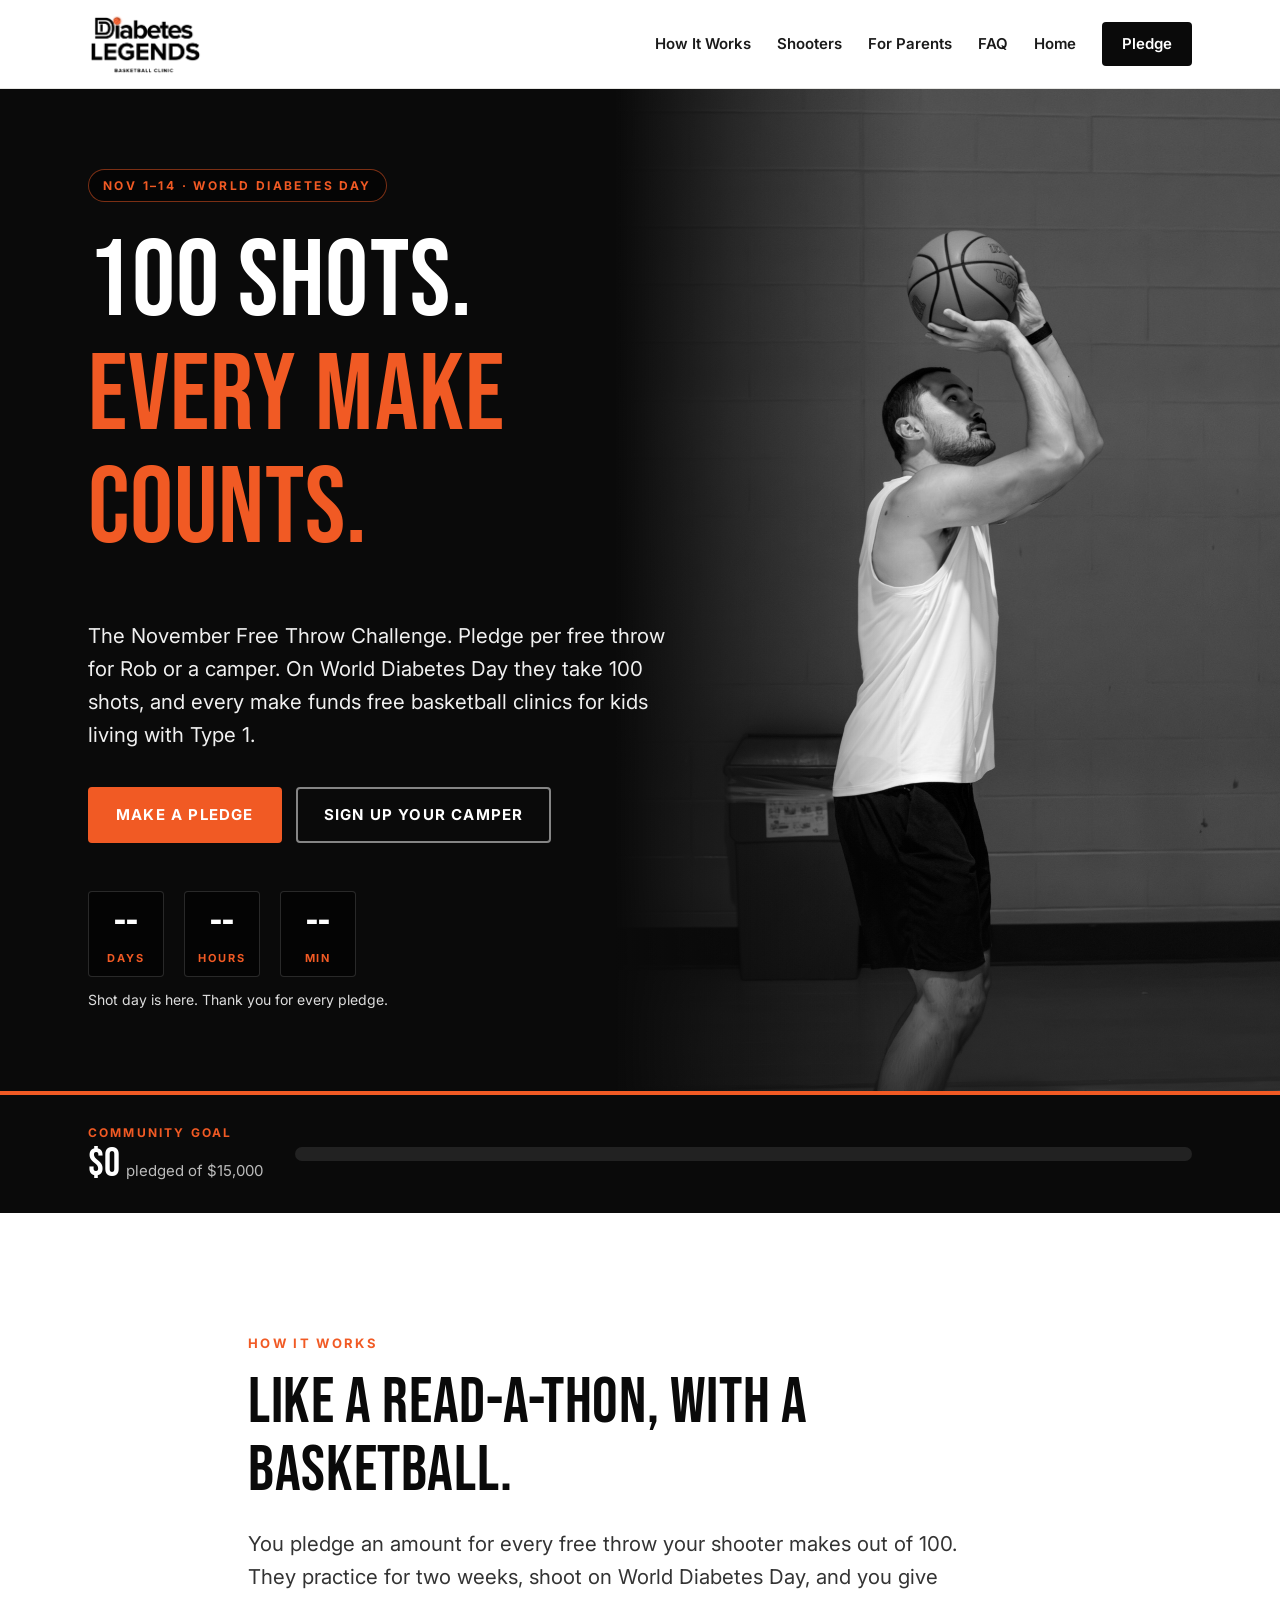
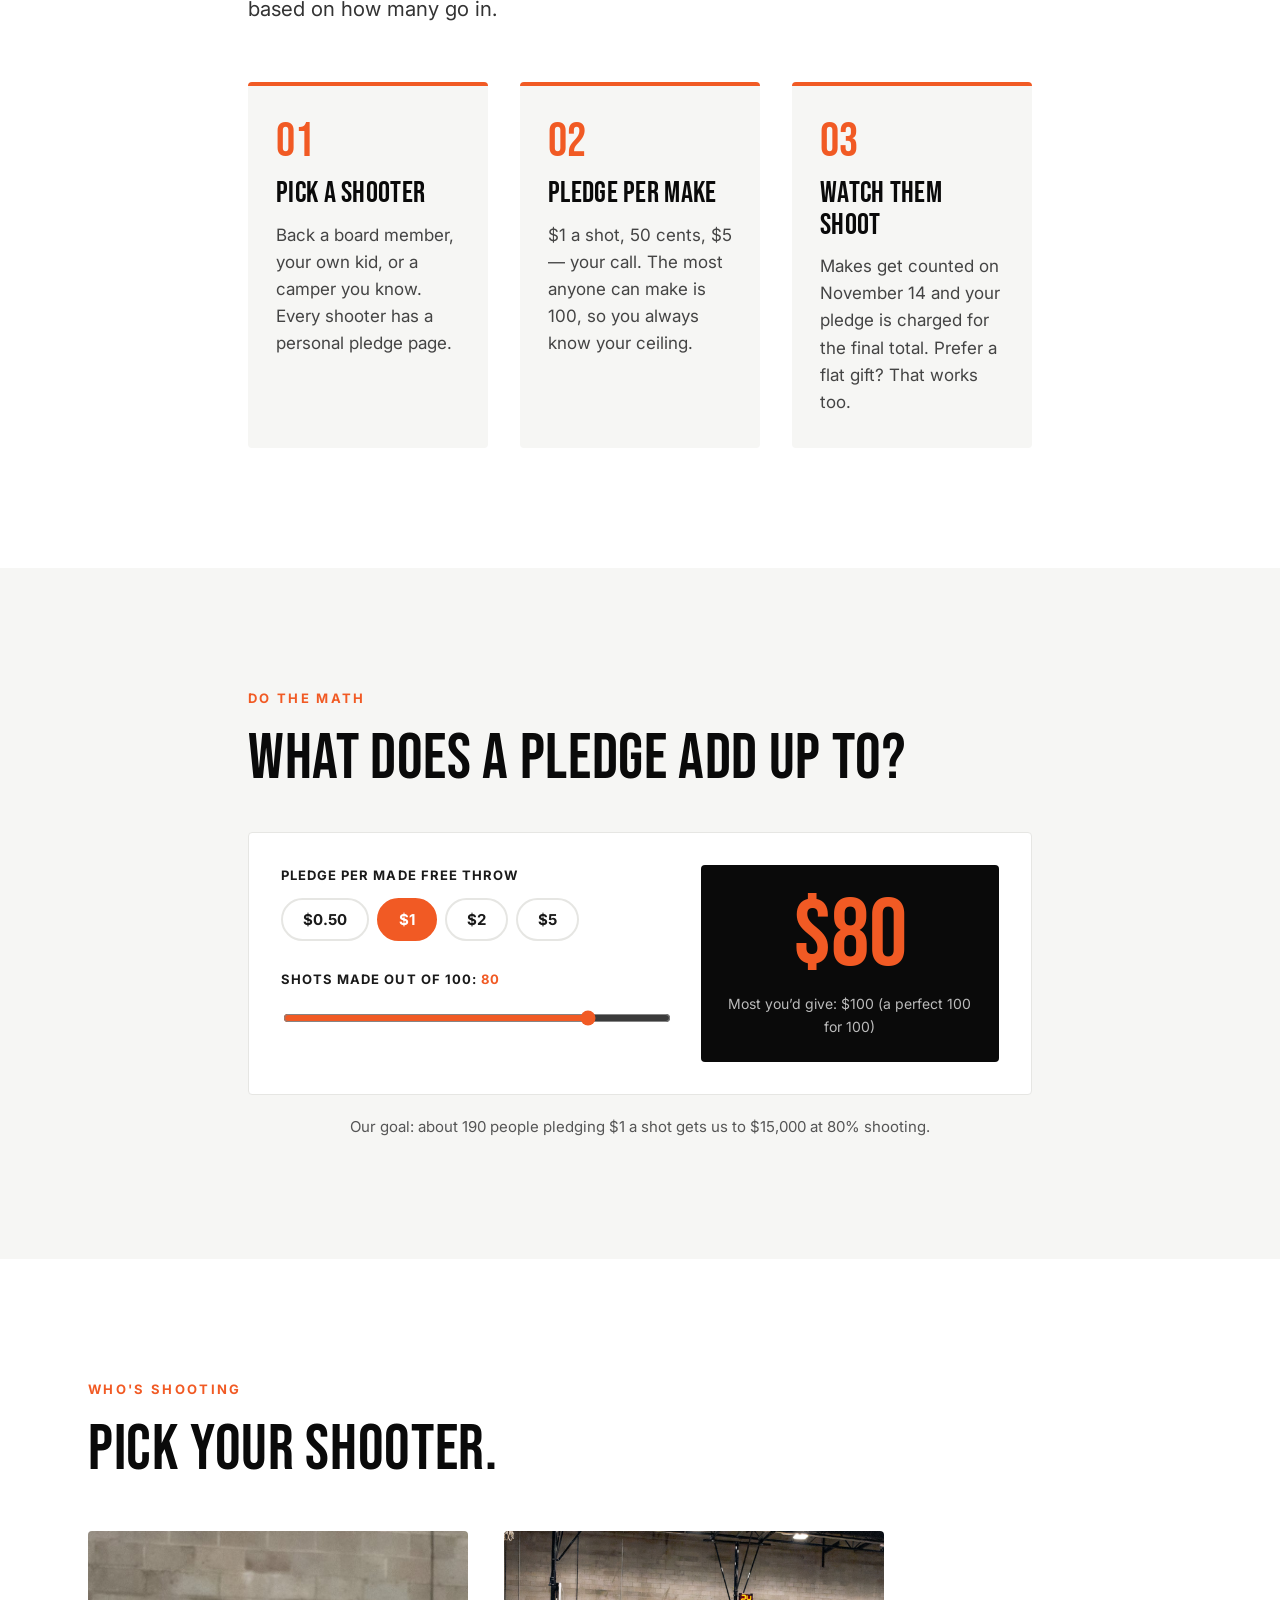
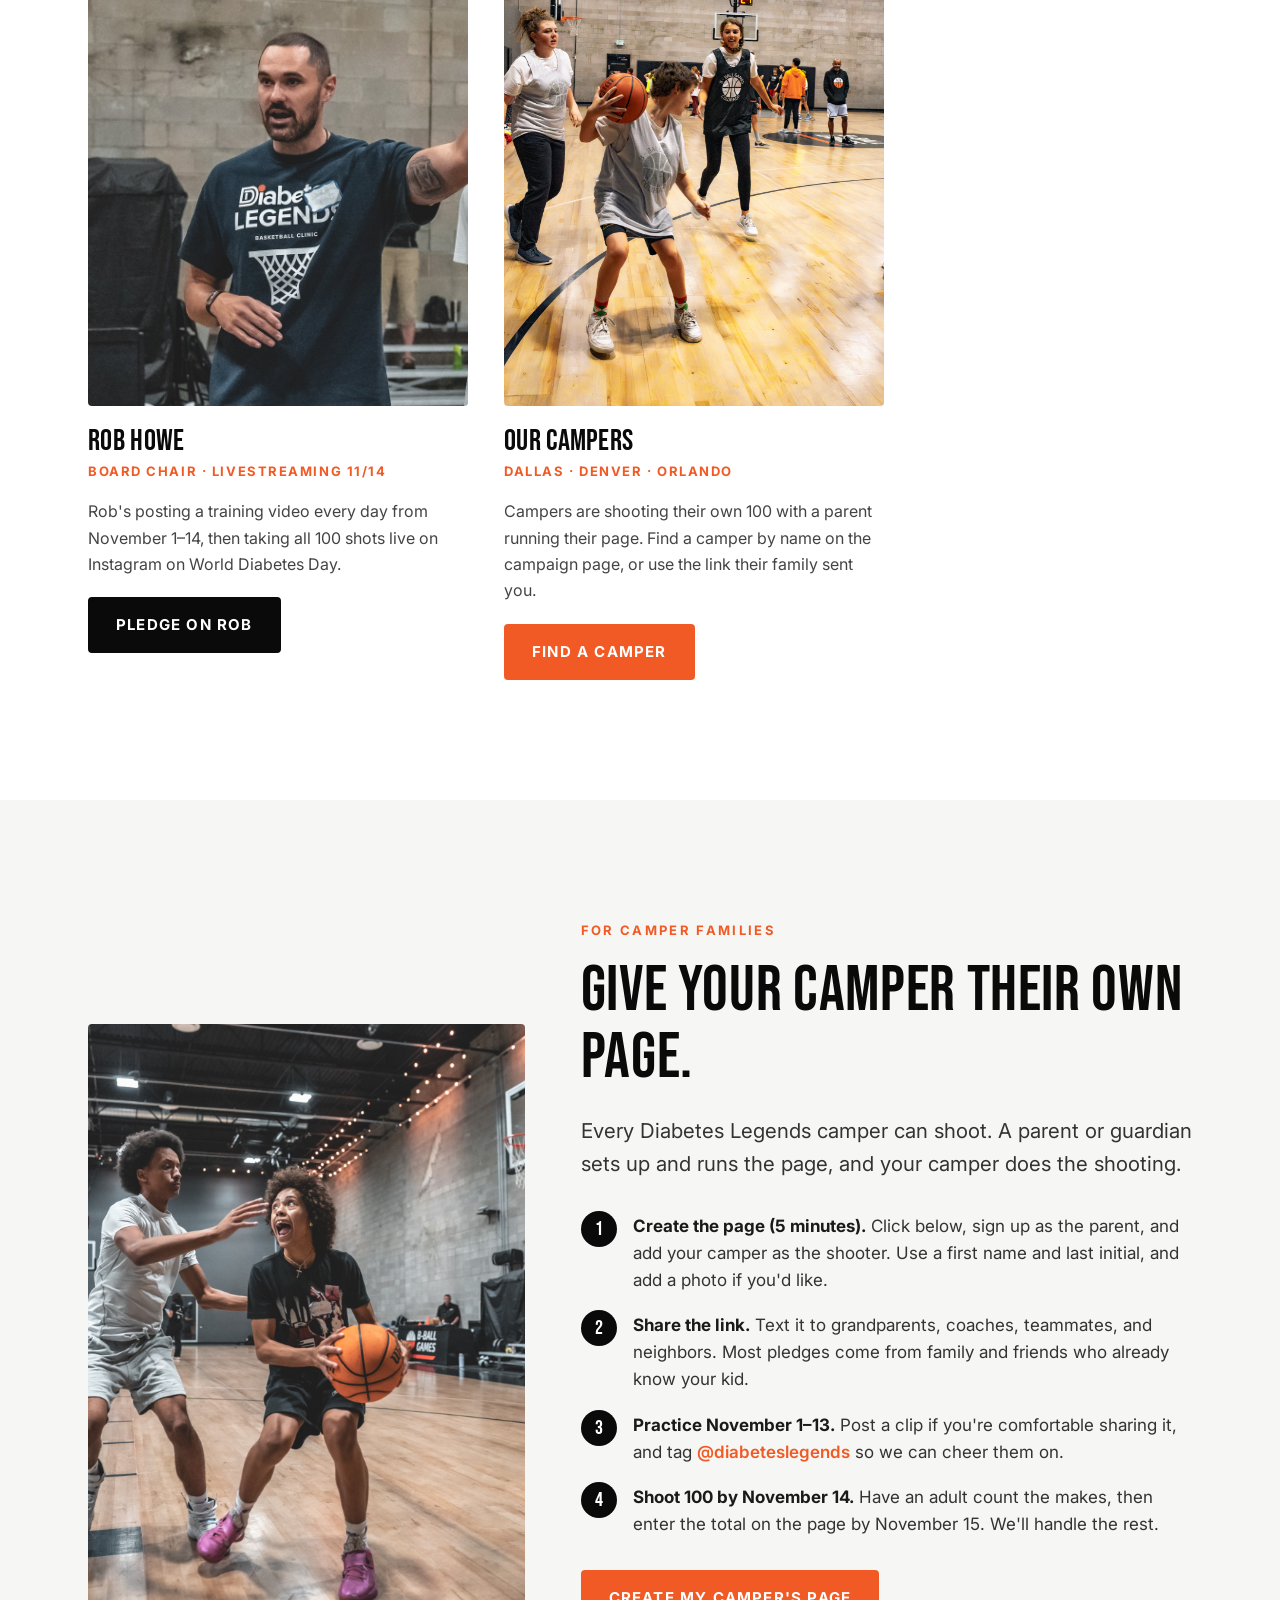
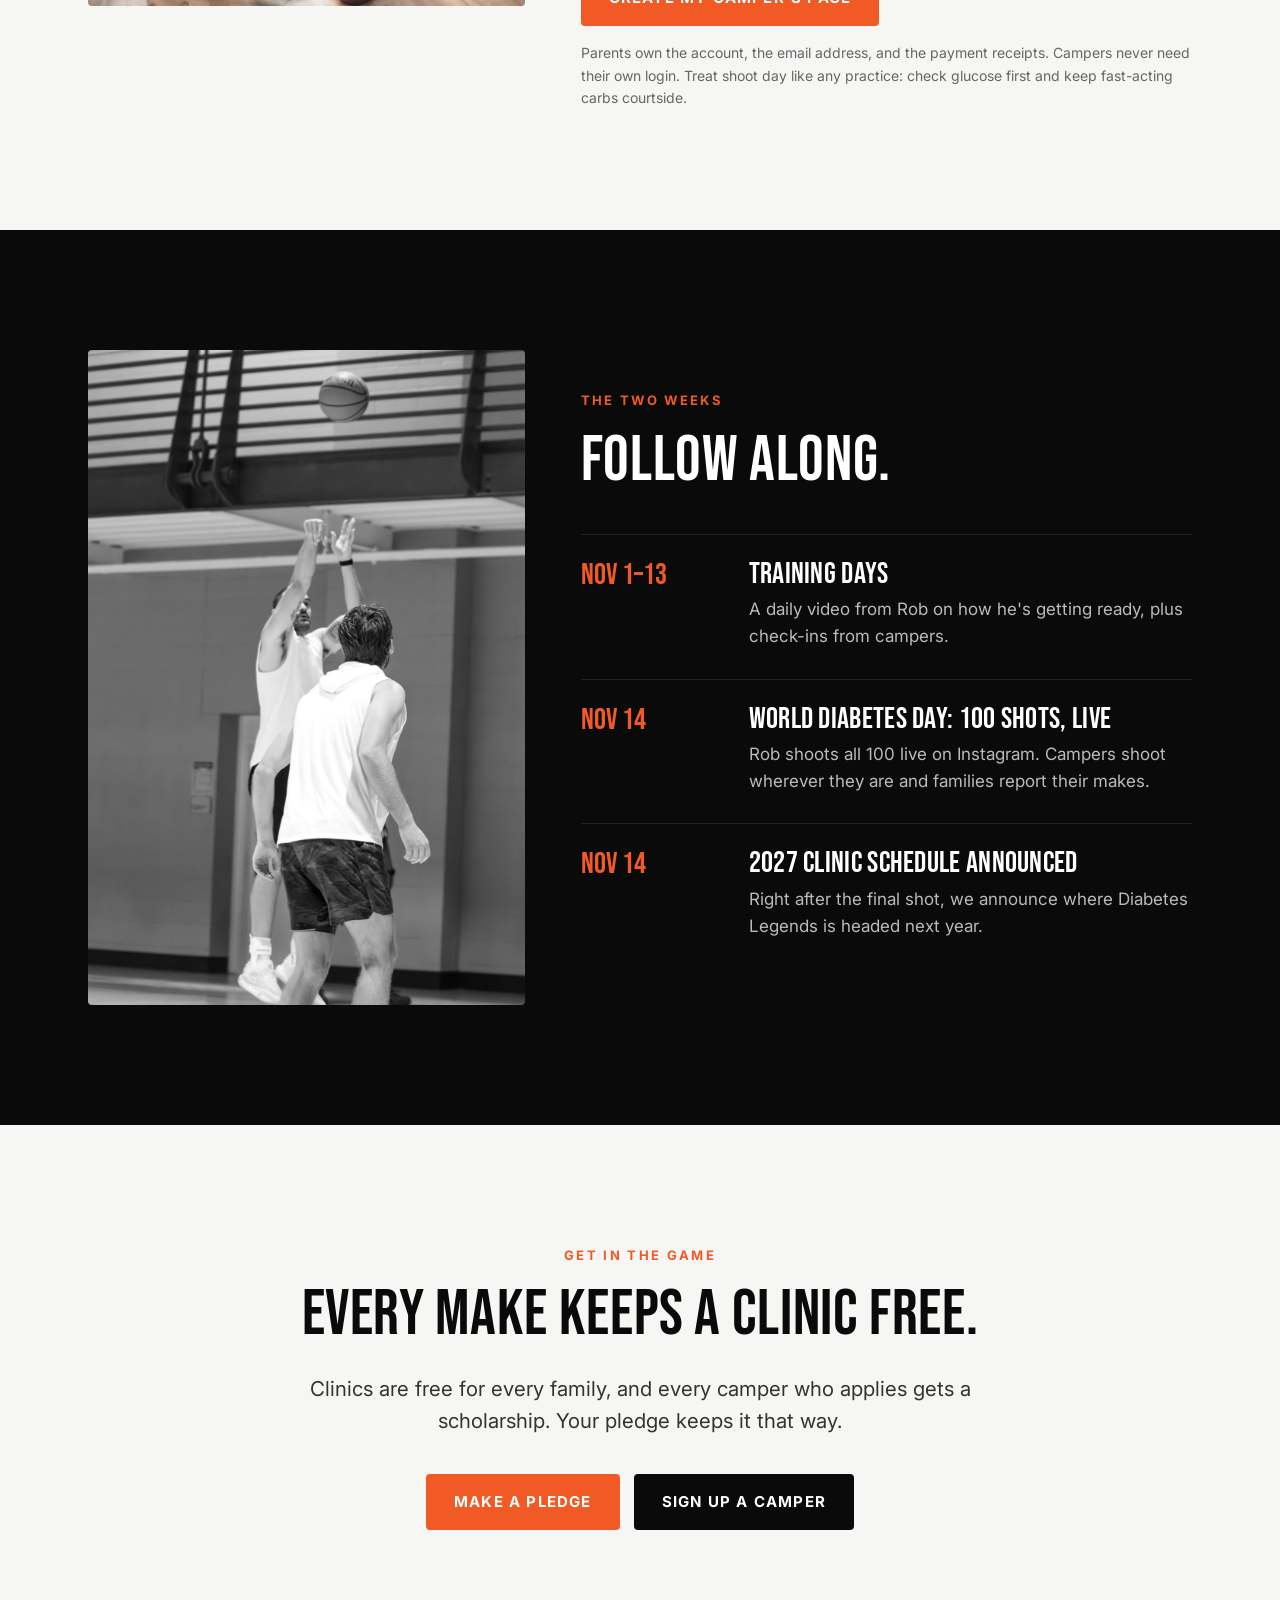
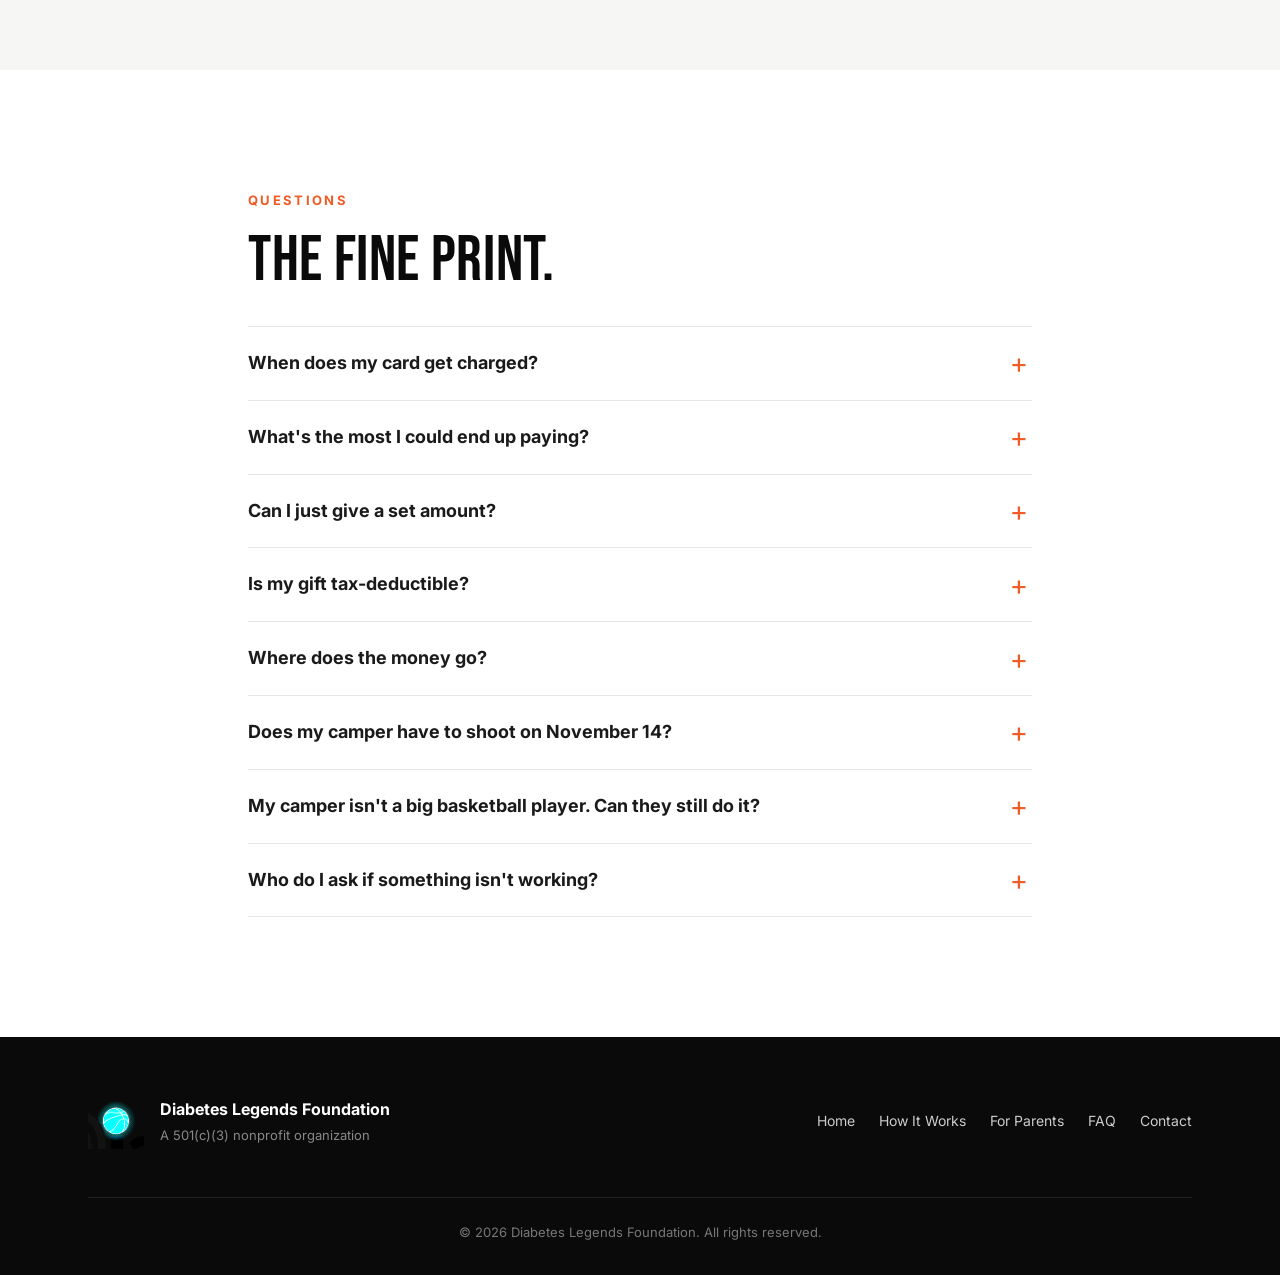
==== commit 0dd08a61: "Add PostHog analytics (US cloud, inputs masked in replays) Co-Authored-By: Claude Opus 5.5 <noreply@" ====
--- a/freethrow/index.html
+++ b/freethrow/index.html
@@ -33,6 +33,7 @@
 
   gtag('config', 'G-X5ZM0C632Q');
 </script>
+<script>!function(t,e){var o,n,p,r;e.__SV||(window.posthog=e,e._i=[],e.init=function(i,s,a){function g(t,e){var o=e.split(".");2==o.length&&(t=t[o[0]],e=o[1]),t[e]=function(){t.push([e].concat(Array.prototype.slice.call(arguments,0)))}}(p=t.createElement("script")).type="text/javascript",p.crossOrigin="anonymous",p.async=!0,p.src=s.api_host.replace(".i.posthog.com","-assets.i.posthog.com")+"/static/array.js",(r=t.getElementsByTagName("script")[0]).parentNode.insertBefore(p,r);var u=e;for(void 0!==a?u=e[a]=[]:a="posthog",u.people=u.people||[],u.toString=function(t){var e="posthog";return"posthog"!==a&&(e+="."+a),t||(e+=" (stub)"),e},u.people.toString=function(){return u.toString(1)+".people (stub)"},o="init capture register register_once register_for_session unregister unregister_for_session getFeatureFlag getFeatureFlagPayload isFeatureEnabled reloadFeatureFlags identify setPersonProperties group resetGroups reset get_distinct_id get_session_id alias set_config startSessionRecording stopSessionRecording opt_in_capturing opt_out_capturing has_opted_out_capturing debug".split(" "),n=0;n<o.length;n++)g(u,o[n]);e._i.push([i,s,a])},e.__SV=1)}(document,window.posthog||[]);posthog.init('phc_x5RkHQMz4vRJVJajoGfWS5cP3yi5rKDyMY4bwjkNXoLb',{api_host:'https://us.i.posthog.com',person_profiles:'identified_only',session_recording:{maskAllInputs:true}});</script>
 </head>
 <body>
 
--- a/styles.css
+++ b/styles.css
@@ -58,7 +58,7 @@
   .header-row { min-height: 76px; }
 }
 
-.primary-nav { display: flex; gap: 32px; align-items: center; }
+.primary-nav { display: flex; gap: 26px; align-items: center; }
 .primary-nav a {
   font-weight: 600; font-size: 15px;
   color: var(--ink);
@@ -66,6 +66,7 @@
   padding: 8px 0;
   transition: color .15s ease;
 }
+.primary-nav a { white-space: nowrap; }
 .primary-nav a:hover { color: var(--orange); }
 .primary-nav a.nav-cta {
   background: var(--black); color: #fff;
@@ -131,6 +132,8 @@
 .section { padding: clamp(72px, 10vw, 120px) 0; }
 .section-mission { background: var(--paper); }
 .section-events { background: var(--paper-2); }
+.section-scholarship { background: var(--paper); }
+.section-volunteer { background: var(--paper-2); }
 .section-board { background: var(--paper); }
 .section-gallery { background: var(--black); color: #fff; }
 .section-gallery .eyebrow { color: var(--orange); }
@@ -391,6 +394,28 @@
 .ft-promo-text { margin: 0; font-family: 'Bebas Neue', sans-serif; font-size: clamp(24px, 2.6vw, 32px); line-height: 1.1; flex: 1 1 320px; }
 .ft-promo-cta { font-weight: 700; font-size: 14px; letter-spacing: .08em; text-transform: uppercase; white-space: nowrap; }
 
+/* === Volunteer === */
+.volunteer-cities { display: grid; grid-template-columns: repeat(4, 1fr); gap: 16px; margin: 40px 0 8px; }
+.volunteer-city { background: #fff; border: 1px solid var(--line); border-top: 4px solid var(--orange); border-radius: var(--radius); padding: 24px 20px; display: flex; flex-direction: column; }
+.volunteer-city h3 { font-family: 'Bebas Neue', sans-serif; font-size: 30px; letter-spacing: 0.02em; margin: 0 0 6px; }
+.volunteer-city p { color: #555; font-size: 15px; margin: 0 0 16px; flex: 1; }
+.volunteer-form-wrap { margin: 0 auto; padding: 0; }
+.check-group { border: 0; padding: 0; margin: 0; }
+.check-group legend {
+  font-size: 13px; font-weight: 700; text-transform: uppercase; letter-spacing: 0.08em;
+  color: var(--ink); margin-bottom: 12px; padding: 0;
+}
+.contact-form em { font-style: normal; text-transform: none; letter-spacing: 0; font-weight: 500; color: #777; }
+.check-grid { display: grid; grid-template-columns: repeat(4, 1fr); gap: 10px; }
+.contact-form label.check {
+  display: flex; align-items: center; gap: 10px;
+  background: #fff; border: 1px solid var(--line); border-radius: var(--radius);
+  padding: 14px 16px; font-weight: 600; cursor: pointer;
+  transition: border-color .15s ease;
+}
+.contact-form label.check:has(input:checked) { border-color: var(--orange); color: var(--orange-deep); }
+.contact-form label.check input { width: 18px; height: 18px; padding: 0; margin: 0; accent-color: var(--orange); flex: none; }
+
 /* === Responsive === */
 @media (max-width: 900px) {
   .pillar-grid, .board-grid { grid-template-columns: 1fr; gap: 24px; }
@@ -398,12 +423,13 @@
   .event-card { grid-template-columns: 100px 1fr; gap: 20px; padding: 20px; }
   .event-day { font-size: 42px; }
   .form-row { grid-template-columns: 1fr; }
+  .volunteer-cities, .check-grid { grid-template-columns: 1fr 1fr; }
   .footer-row { grid-template-columns: 1fr; text-align: center; }
   .footer-brand { justify-content: center; }
   .footer-nav { justify-content: center; }
 }
 
-@media (max-width: 720px) {
+@media (max-width: 1180px) {
   .primary-nav {
     position: absolute;
     top: 100%; left: 0; right: 0;
@@ -423,6 +449,9 @@
   .nav-toggle[aria-expanded="true"] span:nth-child(1) { transform: translateY(7px) rotate(45deg); }
   .nav-toggle[aria-expanded="true"] span:nth-child(2) { opacity: 0; }
   .nav-toggle[aria-expanded="true"] span:nth-child(3) { transform: translateY(-7px) rotate(-45deg); }
+}
+
+@media (max-width: 720px) {
 
   .gallery-grid { grid-template-columns: repeat(2, 1fr); }
   .hero { min-height: 600px; }
